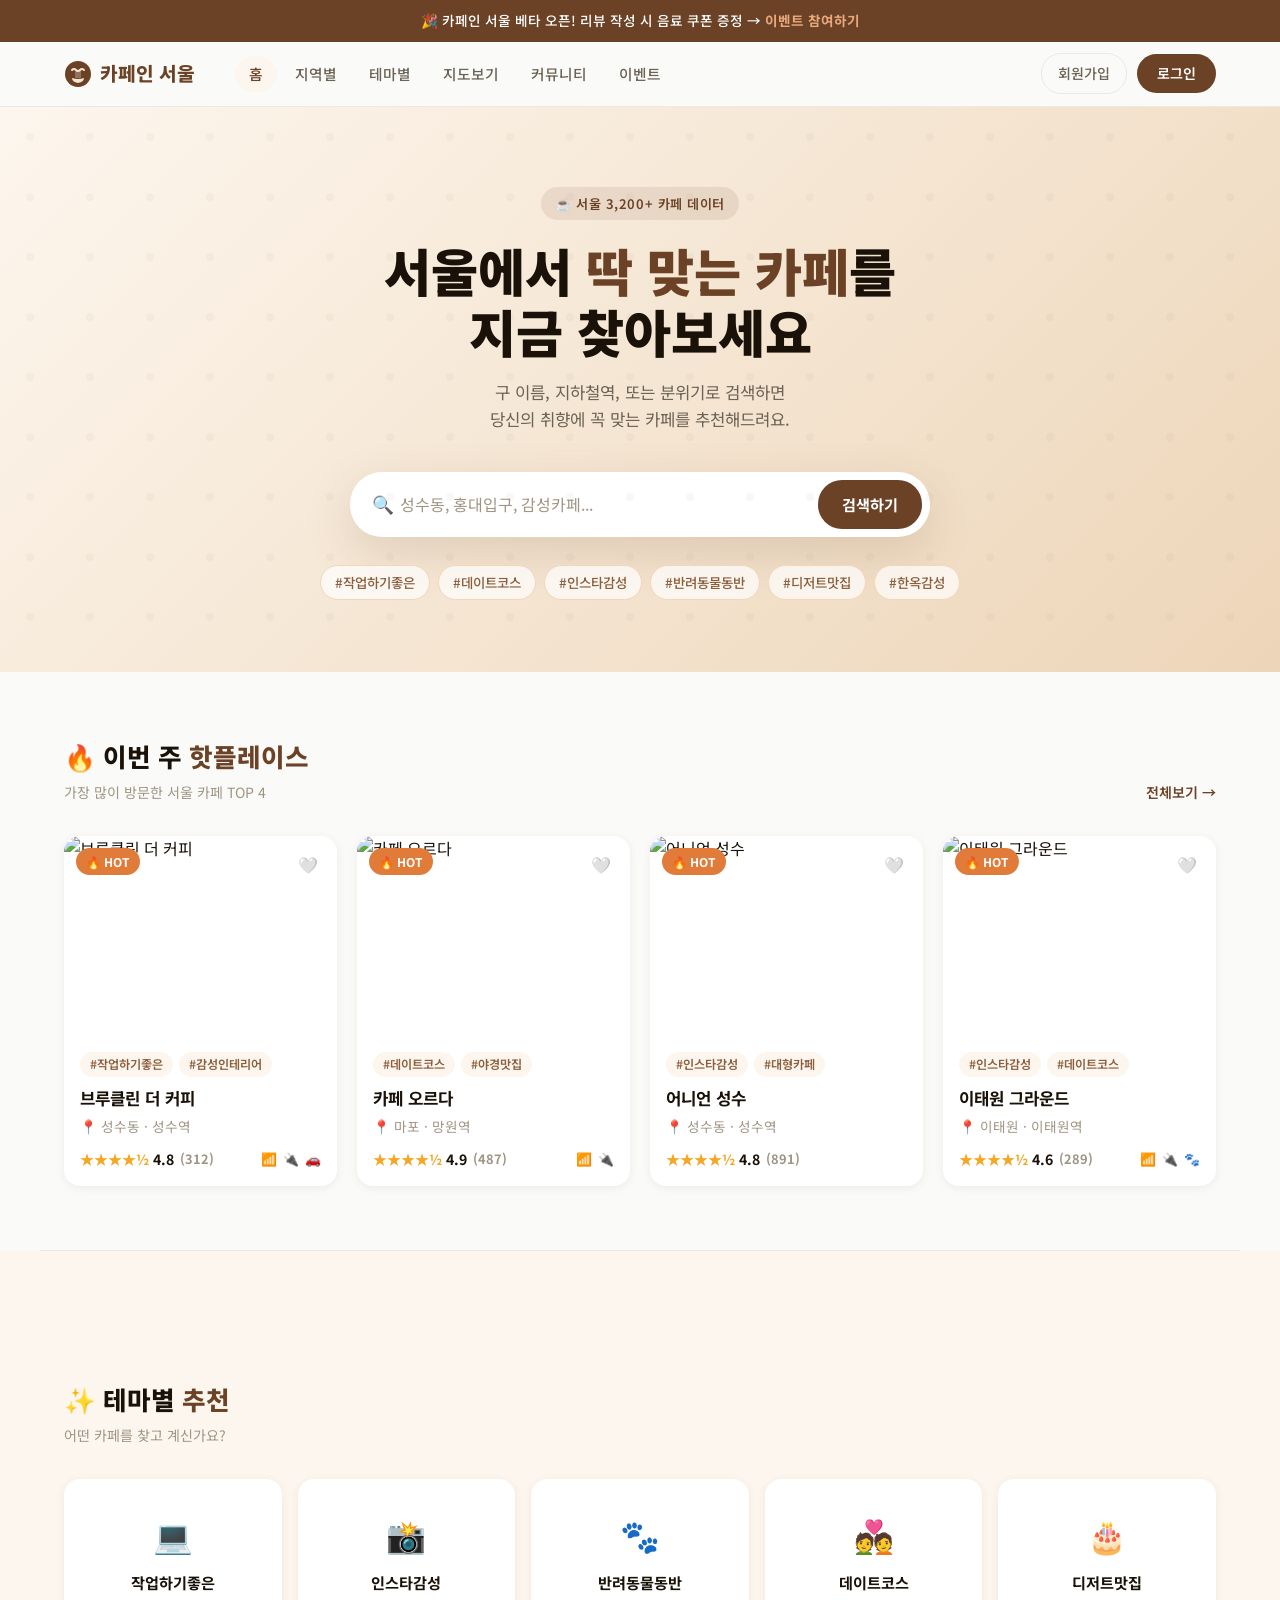
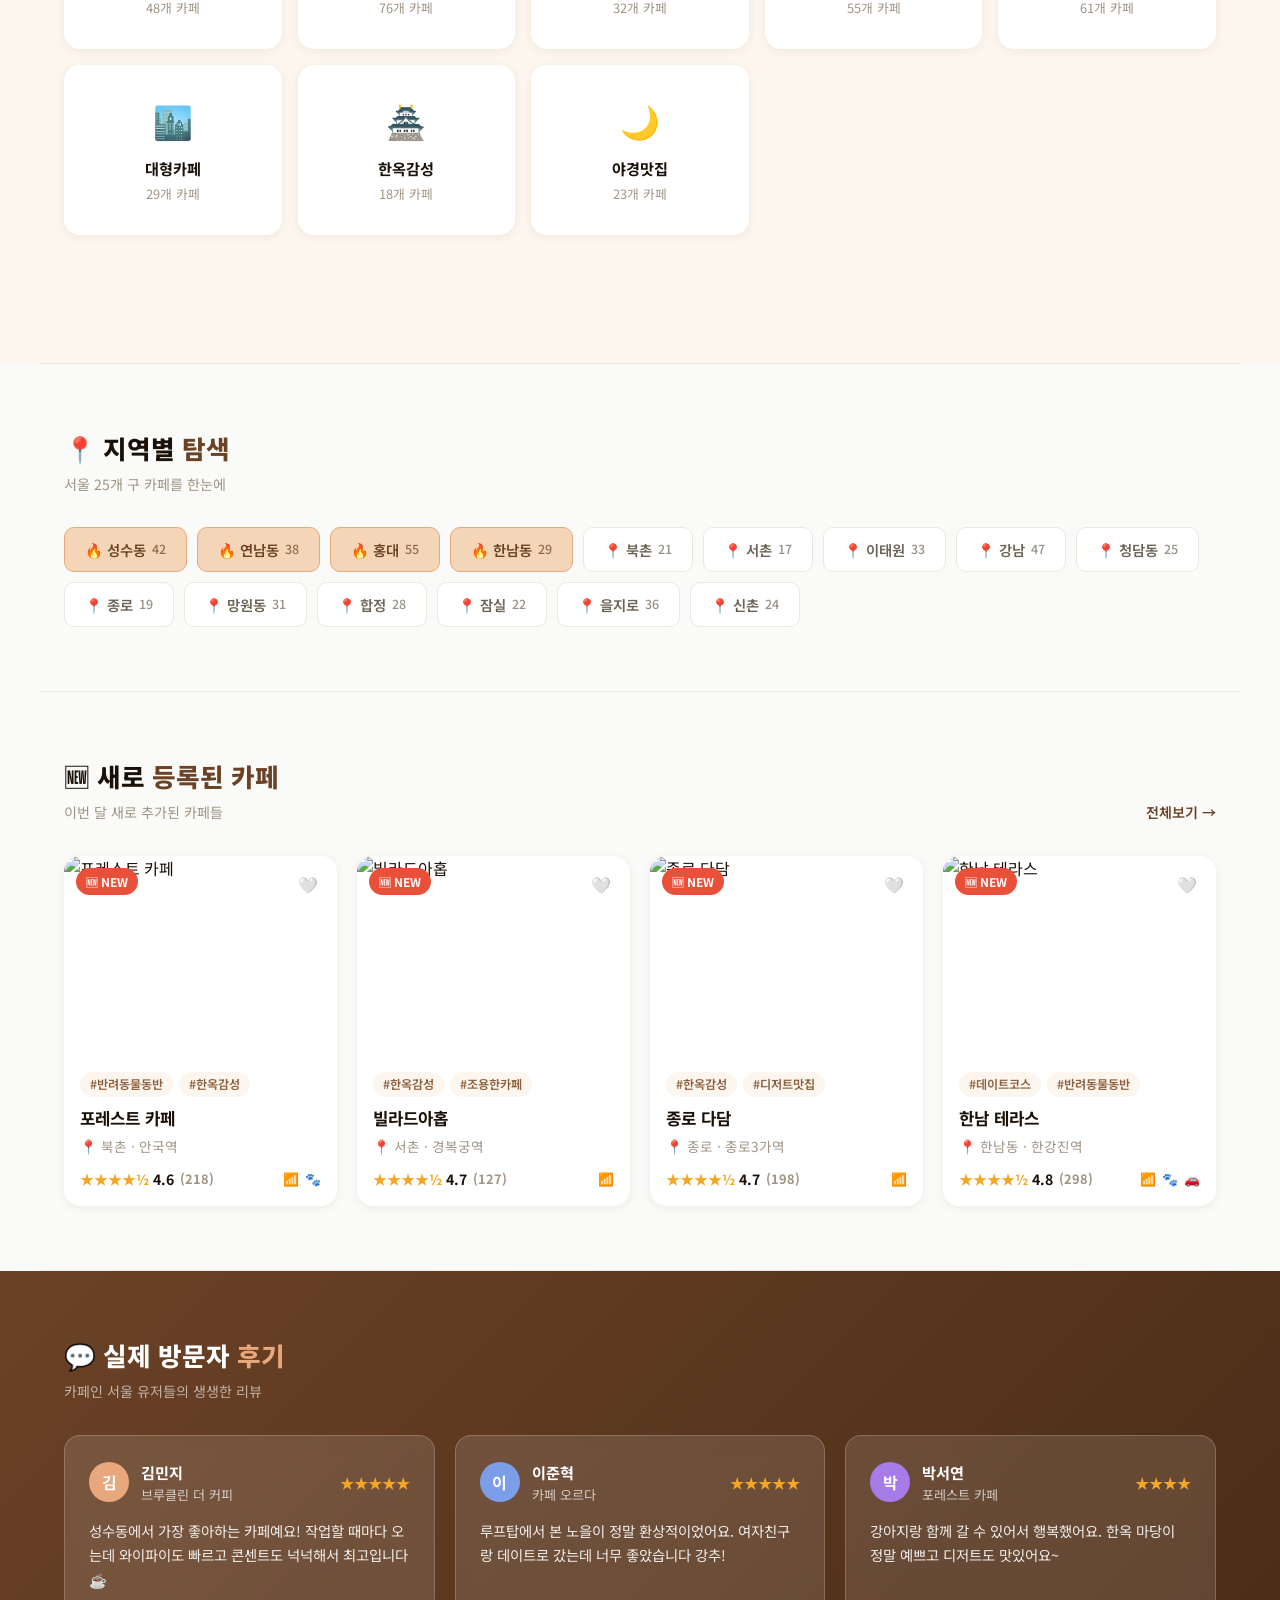
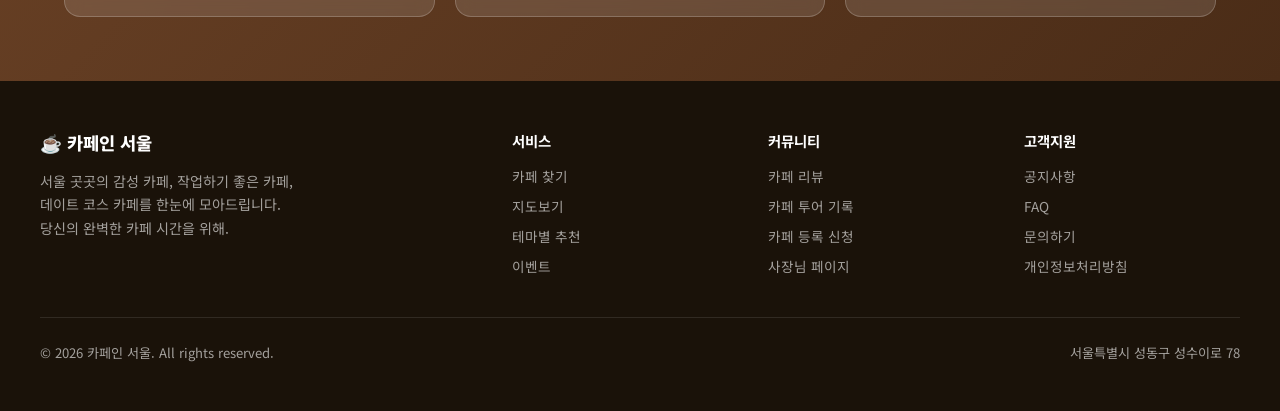
==== index.html @ 9ab73d07 "Initial commit: 카페인 서울 전체 파일" ====
<!DOCTYPE html>
<html lang="ko">
<head>
  <meta charset="UTF-8" />
  <meta name="viewport" content="width=device-width, initial-scale=1.0" />
  <title>카페인 서울 — 서울 카페 소개 플랫폼</title>
  <link rel="stylesheet" href="styles.css" />
  <link rel="preconnect" href="https://fonts.googleapis.com" />
  <link href="https://fonts.googleapis.com/css2?family=Noto+Sans+KR:wght@400;500;700;900&display=swap" rel="stylesheet" />
  <style>
    /* page-specific tweaks */
    .banner {
      background: var(--primary); color: #fff;
      text-align: center; padding: 10px 24px;
      font-size: .85rem; font-weight: 500;
    }
    .banner a { color: var(--accent); font-weight: 700; }
    .section-divider { height: 1px; background: var(--border); max-width: 1200px; margin: 0 auto; }
    .hotplace-wrap { max-width: 1200px; margin: 0 auto; padding: 64px 24px; }
    .scroll-row {
      display: grid;
      grid-template-columns: repeat(4, 1fr);
      gap: 20px;
    }
    @media(max-width:1024px){ .scroll-row { grid-template-columns: repeat(2,1fr); } }
    @media(max-width:600px){ .scroll-row { grid-template-columns: 1fr; } }
  </style>
</head>
<body>

<!-- 상단 배너 -->
<div class="banner">
  🎉 카페인 서울 베타 오픈! 리뷰 작성 시 음료 쿠폰 증정 →
  <a href="#">이벤트 참여하기</a>
</div>

<!-- GNB -->
<header class="gnb">
  <div class="gnb-inner">
    <a href="index.html" class="gnb-logo">
      <svg viewBox="0 0 28 28" fill="none" xmlns="http://www.w3.org/2000/svg">
        <circle cx="14" cy="14" r="13" fill="#6B4226"/>
        <path d="M8 10 Q10 8 12 10 Q14 12 16 10 Q18 8 20 10" stroke="#F5E6D3" stroke-width="2" fill="none" stroke-linecap="round"/>
        <path d="M8 18 Q14 20 20 18 Q20 22 14 23 Q8 22 8 18Z" fill="#F5E6D3"/>
        <rect x="11" y="10" width="6" height="8" rx="1" fill="#F5E6D3" opacity=".3"/>
      </svg>
      카페인 서울
    </a>
    <nav class="gnb-nav">
      <a href="index.html" class="active">홈</a>
      <a href="region.html">지역별</a>
      <a href="index.html#themeGrid">테마별</a>
      <a href="map.html">지도보기</a>
      <a href="community.html">커뮤니티</a>
      <a href="#">이벤트</a>
    </nav>
    <div class="gnb-actions">
      <button class="btn-ghost">회원가입</button>
      <button class="btn-login">로그인</button>
    </div>
  </div>
</header>

<!-- 히어로 섹션 -->
<section class="hero">
  <div class="hero-eyebrow">☕ 서울 3,200+ 카페 데이터</div>
  <h1>서울에서 <span>딱 맞는 카페</span>를<br/>지금 찾아보세요</h1>
  <p>구 이름, 지하철역, 또는 분위기로 검색하면<br/>당신의 취향에 꼭 맞는 카페를 추천해드려요.</p>
  <div class="search-box">
    <span style="font-size:1.1rem; margin-right:6px;">🔍</span>
    <input type="text" id="searchInput" placeholder="성수동, 홍대입구, 감성카페..." />
    <button class="btn-search" onclick="handleSearch()">
      검색하기
    </button>
  </div>
  <div class="hero-tags">
    <span class="hero-tag" onclick="filterByTag(this,'작업하기좋은')">#작업하기좋은</span>
    <span class="hero-tag" onclick="filterByTag(this,'데이트코스')">#데이트코스</span>
    <span class="hero-tag" onclick="filterByTag(this,'인스타감성')">#인스타감성</span>
    <span class="hero-tag" onclick="filterByTag(this,'반려동물동반')">#반려동물동반</span>
    <span class="hero-tag" onclick="filterByTag(this,'디저트맛집')">#디저트맛집</span>
    <span class="hero-tag" onclick="filterByTag(this,'한옥감성')">#한옥감성</span>
  </div>
</section>

<!-- 이번 주 핫플레이스 -->
<div class="hotplace-wrap">
  <div class="section-header">
    <div>
      <div class="section-title">🔥 이번 주 <span>핫플레이스</span></div>
      <div class="section-sub">가장 많이 방문한 서울 카페 TOP 4</div>
    </div>
    <a href="#" class="view-all">전체보기 →</a>
  </div>
  <div class="scroll-row" id="hotCafeGrid"></div>
</div>

<div class="section-divider"></div>

<!-- 테마별 추천 -->
<div class="theme-section">
  <div class="section" style="padding: 64px 24px;">
    <div class="section-header">
      <div>
        <div class="section-title">✨ 테마별 <span>추천</span></div>
        <div class="section-sub">어떤 카페를 찾고 계신가요?</div>
      </div>
    </div>
    <div class="theme-grid" id="themeGrid"></div>
  </div>
</div>

<!-- 테마 필터 결과 -->
<div class="section" id="themeResultSection" style="display:none;">
  <div class="section-header">
    <div>
      <div class="section-title" id="themeResultTitle"></div>
      <div class="section-sub" id="themeResultSub"></div>
    </div>
    <button class="view-all" onclick="clearThemeFilter()">전체 보기 ✕</button>
  </div>
  <div class="card-grid" id="themeResultGrid"></div>
</div>

<div class="section-divider"></div>

<!-- 지역별 탐색 -->
<div class="district-section">
  <div class="section-header">
    <div>
      <div class="section-title">📍 지역별 <span>탐색</span></div>
      <div class="section-sub">서울 25개 구 카페를 한눈에</div>
    </div>
  </div>
  <div class="district-chips" id="districtChips"></div>
</div>

<div class="section-divider"></div>

<!-- 신규 등록 카페 -->
<div class="section">
  <div class="section-header">
    <div>
      <div class="section-title">🆕 새로 <span>등록된 카페</span></div>
      <div class="section-sub">이번 달 새로 추가된 카페들</div>
    </div>
    <a href="#" class="view-all">전체보기 →</a>
  </div>
  <div class="card-grid" id="newCafeGrid"></div>
</div>

<div class="section-divider"></div>

<!-- 유저 리뷰 스트립 -->
<section class="review-strip">
  <div style="max-width:1200px; margin:0 auto; padding:0 24px;">
    <div class="section-header" style="margin-bottom:0;">
      <div>
        <div class="section-title">💬 실제 방문자 <span style="color:var(--accent)">후기</span></div>
        <div class="section-sub" style="color:rgba(255,255,255,.6);">카페인 서울 유저들의 생생한 리뷰</div>
      </div>
    </div>
    <div class="review-cards" id="reviewCards"></div>
  </div>
</section>

<!-- 푸터 -->
<footer>
  <div class="footer-inner">
    <div>
      <div class="footer-brand">☕ 카페인 서울</div>
      <p class="footer-desc">서울 곳곳의 감성 카페, 작업하기 좋은 카페,<br/>데이트 코스 카페를 한눈에 모아드립니다.<br/>당신의 완벽한 카페 시간을 위해.</p>
    </div>
    <div class="footer-col">
      <h4>서비스</h4>
      <a href="#">카페 찾기</a>
      <a href="#">지도보기</a>
      <a href="#">테마별 추천</a>
      <a href="#">이벤트</a>
    </div>
    <div class="footer-col">
      <h4>커뮤니티</h4>
      <a href="#">카페 리뷰</a>
      <a href="#">카페 투어 기록</a>
      <a href="#">카페 등록 신청</a>
      <a href="#">사장님 페이지</a>
    </div>
    <div class="footer-col">
      <h4>고객지원</h4>
      <a href="#">공지사항</a>
      <a href="#">FAQ</a>
      <a href="#">문의하기</a>
      <a href="#">개인정보처리방침</a>
    </div>
  </div>
  <div class="footer-bottom">
    <span>© 2026 카페인 서울. All rights reserved.</span>
    <span>서울특별시 성동구 성수이로 78</span>
  </div>
</footer>

<script src="data.js"></script>
<script>
/* ─── Render Functions ──────────────────────── */
function renderStars(rating) {
  const full = Math.floor(rating);
  const half = rating % 1 >= 0.5 ? 1 : 0;
  return '★'.repeat(full) + (half ? '½' : '') + '☆'.repeat(5 - full - half);
}

function cafeCardHTML(cafe) {
  const badgeHTML = cafe.badge
    ? `<div class="card-badge ${cafe.badge}">${cafe.badge === 'hot' ? '🔥 HOT' : '🆕 NEW'}</div>`
    : '';
  const tagsHTML = cafe.tags.slice(0, 2)
    .map(t => `<span class="tag-pill">#${t}</span>`).join('');
  return `
    <div class="cafe-card" onclick="location.href='cafe-detail.html?id=${cafe.id}'">
      <div class="card-img">
        <img src="${cafe.images[0]}" alt="${cafe.name}" loading="lazy" />
        ${badgeHTML}
        <button class="card-save" title="저장" onclick="event.stopPropagation(); this.textContent = this.textContent==='🤍'?'❤️':'🤍'">🤍</button>
      </div>
      <div class="card-body">
        <div class="card-tags">${tagsHTML}</div>
        <div class="card-name">${cafe.name}</div>
        <div class="card-location">📍 ${cafe.district} · ${cafe.station}역</div>
        <div class="card-meta">
          <div class="card-rating">
            <span class="stars">${renderStars(cafe.rating)}</span>
            ${cafe.rating}
            <span class="card-review-count">(${cafe.reviewCount})</span>
          </div>
          <div style="display:flex;gap:6px;font-size:.8rem;">
            ${cafe.wifi ? '<span title="와이파이">📶</span>' : ''}
            ${cafe.outlet ? '<span title="콘센트">🔌</span>' : ''}
            ${cafe.pet ? '<span title="반려동물">🐾</span>' : ''}
            ${cafe.parking ? '<span title="주차">🚗</span>' : ''}
          </div>
        </div>
      </div>
    </div>`;
}

/* ─── Hot Cafes ─────────────────────────────── */
function renderHotCafes() {
  const hot = CAFES.filter(c => c.badge === 'hot').slice(0, 4);
  document.getElementById('hotCafeGrid').innerHTML = hot.map(cafeCardHTML).join('');
}

/* ─── New Cafes ─────────────────────────────── */
function renderNewCafes() {
  const newCafes = CAFES.filter(c => c.badge === 'new').concat(
    CAFES.filter(c => !c.badge)
  ).slice(0, 4);
  document.getElementById('newCafeGrid').innerHTML = newCafes.map(cafeCardHTML).join('');
}

/* ─── Themes ─────────────────────────────────── */
function renderThemes() {
  document.getElementById('themeGrid').innerHTML = THEMES.map(t => `
    <div class="theme-card" onclick="filterByTag(null,'${t.key}',this)">
      <div class="theme-icon">${t.icon}</div>
      <div class="theme-name">${t.name}</div>
      <div class="theme-count">${t.count}개 카페</div>
    </div>`).join('');
}

/* ─── Districts ──────────────────────────────── */
function renderDistricts() {
  document.getElementById('districtChips').innerHTML = DISTRICTS.map(d => `
    <div class="district-chip ${d.popular ? 'popular' : ''}"
         onclick="filterByDistrict('${d.name}')">
      ${d.popular ? '🔥 ' : '📍 '}${d.name}
      <span class="count">${d.count}</span>
    </div>`).join('');
}

/* ─── Reviews ────────────────────────────────── */
function renderReviews() {
  document.getElementById('reviewCards').innerHTML = REVIEWS.map(r => `
    <div class="review-card">
      <div class="review-card-header">
        <div class="reviewer-avatar" style="background:${r.color}">${r.initial}</div>
        <div>
          <div class="reviewer-name">${r.user}</div>
          <div class="reviewer-cafe">${r.cafe}</div>
        </div>
        <div class="review-stars" style="margin-left:auto">${'★'.repeat(r.rating)}</div>
      </div>
      <div class="review-text">${r.text}</div>
    </div>`).join('');
}

/* ─── Search ─────────────────────────────────── */
function handleSearch() {
  const q = document.getElementById('searchInput').value.trim().toLowerCase();
  if (!q) return;
  const results = CAFES.filter(c =>
    c.name.includes(q) || c.district.includes(q) ||
    c.station.includes(q) || c.tags.some(t => t.includes(q)) ||
    c.address.includes(q)
  );
  showThemeResults(`"${q}" 검색 결과`, `${results.length}개 카페를 찾았어요`, results);
}

document.getElementById('searchInput').addEventListener('keydown', e => {
  if (e.key === 'Enter') handleSearch();
});

/* ─── Tag Filter ─────────────────────────────── */
function filterByTag(el, tag, themeEl) {
  document.querySelectorAll('.hero-tag').forEach(t => t.classList.remove('active'));
  if (el) el.classList.add('active');
  document.querySelectorAll('.theme-card').forEach(t => t.classList.remove('active'));
  if (themeEl) themeEl.classList.add('active');

  const results = CAFES.filter(c => c.tags.includes(tag));
  const theme = THEMES.find(t => t.key === tag);
  const icon = theme ? theme.icon + ' ' : '';
  showThemeResults(`${icon}${tag} 카페`, `${results.length}개 카페 · 서울 전역`, results);
}

function filterByDistrict(district) {
  const results = CAFES.filter(c => c.district.includes(district) || c.address.includes(district));
  showThemeResults(`📍 ${district} 카페`, `${results.length}개 카페 발견`, results);
}

function showThemeResults(title, sub, results) {
  const sec = document.getElementById('themeResultSection');
  document.getElementById('themeResultTitle').innerHTML = title;
  document.getElementById('themeResultSub').textContent = sub;
  document.getElementById('themeResultGrid').innerHTML =
    results.length
      ? results.map(cafeCardHTML).join('')
      : '<p style="color:var(--text-muted);padding:24px 0;">결과가 없습니다.</p>';
  sec.style.display = 'block';
  sec.scrollIntoView({ behavior: 'smooth', block: 'start' });
}

function clearThemeFilter() {
  document.getElementById('themeResultSection').style.display = 'none';
  document.querySelectorAll('.hero-tag,.theme-card').forEach(el => el.classList.remove('active'));
}

/* ─── Init ───────────────────────────────────── */
renderHotCafes();
renderNewCafes();
renderThemes();
renderDistricts();
renderReviews();
</script>
</body>
</html>
---- styles.css ----
/* ─── Design Tokens ─────────────────────────────── */
:root {
  --primary:   #6B4226;
  --primary-light: #8B5E3C;
  --accent:    #E8A87C;
  --accent-soft: #F5D5B8;
  --bg:        #FAFAF8;
  --bg-card:   #FFFFFF;
  --bg-warm:   #FDF6EE;
  --text-main: #1A1209;
  --text-sub:  #6B6355;
  --text-muted:#A09585;
  --border:    #EDE8E0;
  --shadow-sm: 0 2px 8px rgba(107,66,38,.08);
  --shadow-md: 0 6px 24px rgba(107,66,38,.13);
  --shadow-lg: 0 16px 48px rgba(107,66,38,.16);
  --radius-sm: 10px;
  --radius-md: 16px;
  --radius-lg: 24px;
  --radius-xl: 32px;
}

/* ─── Reset & Base ──────────────────────────────── */
*, *::before, *::after { box-sizing: border-box; margin: 0; padding: 0; }
html { scroll-behavior: smooth; }
body {
  font-family: 'Pretendard', 'Noto Sans KR', 'Apple SD Gothic Neo', sans-serif;
  background: var(--bg);
  color: var(--text-main);
  line-height: 1.6;
  -webkit-font-smoothing: antialiased;
}
a { text-decoration: none; color: inherit; }
img { display: block; width: 100%; object-fit: cover; }
button { cursor: pointer; border: none; background: none; font: inherit; }
input, textarea { font: inherit; }

/* ─── GNB ────────────────────────────────────────── */
.gnb {
  position: sticky; top: 0; z-index: 100;
  background: rgba(250,250,248,.92);
  backdrop-filter: blur(14px);
  border-bottom: 1px solid var(--border);
}
.gnb-inner {
  max-width: 1200px; margin: 0 auto;
  display: flex; align-items: center; gap: 40px;
  padding: 0 24px; height: 64px;
}
.gnb-logo {
  display: flex; align-items: center; gap: 8px;
  font-weight: 800; font-size: 1.2rem; color: var(--primary);
  white-space: nowrap;
}
.gnb-logo svg { width: 28px; height: 28px; }
.gnb-nav {
  display: flex; align-items: center; gap: 4px; flex: 1;
}
.gnb-nav a {
  padding: 6px 14px; border-radius: 20px;
  font-size: .92rem; font-weight: 500; color: var(--text-sub);
  transition: all .2s;
}
.gnb-nav a:hover, .gnb-nav a.active {
  background: var(--bg-warm); color: var(--primary);
}
.gnb-actions { display: flex; align-items: center; gap: 10px; margin-left: auto; }
.btn-login {
  padding: 8px 20px; border-radius: 20px;
  background: var(--primary); color: #fff;
  font-size: .88rem; font-weight: 600;
  transition: background .2s;
}
.btn-login:hover { background: var(--primary-light); }
.btn-ghost {
  padding: 8px 16px; border-radius: 20px;
  border: 1.5px solid var(--border); color: var(--text-sub);
  font-size: .88rem; font-weight: 500;
  transition: all .2s;
}
.btn-ghost:hover { border-color: var(--primary); color: var(--primary); }

/* ─── Hero ───────────────────────────────────────── */
.hero {
  background: linear-gradient(135deg, #FDF6EE 0%, #F5E6D3 50%, #EDD5B8 100%);
  padding: 80px 24px 72px;
  text-align: center;
  position: relative;
  overflow: hidden;
}
.hero::before {
  content: '';
  position: absolute; inset: 0;
  background: url("data:image/svg+xml,%3Csvg width='60' height='60' viewBox='0 0 60 60' xmlns='http://www.w3.org/2000/svg'%3E%3Cg fill='none' fill-rule='evenodd'%3E%3Cg fill='%236B4226' fill-opacity='0.04'%3E%3Ccircle cx='30' cy='30' r='4'/%3E%3C/g%3E%3C/g%3E%3C/svg%3E");
  pointer-events: none;
}
.hero-eyebrow {
  display: inline-flex; align-items: center; gap: 6px;
  background: rgba(107,66,38,.1); color: var(--primary);
  padding: 6px 14px; border-radius: 20px;
  font-size: .82rem; font-weight: 600; letter-spacing: .04em;
  margin-bottom: 20px;
}
.hero h1 {
  font-size: clamp(2rem, 5vw, 3.2rem);
  font-weight: 900; line-height: 1.2;
  color: var(--text-main); margin-bottom: 16px;
}
.hero h1 span { color: var(--primary); }
.hero p {
  font-size: 1.05rem; color: var(--text-sub);
  max-width: 480px; margin: 0 auto 40px;
}
.search-box {
  display: flex; align-items: center;
  background: #fff; border-radius: var(--radius-xl);
  box-shadow: var(--shadow-lg);
  max-width: 580px; margin: 0 auto 28px;
  padding: 6px 6px 6px 20px;
  border: 2px solid transparent;
  transition: border-color .2s;
}
.search-box:focus-within { border-color: var(--accent); }
.search-box input {
  flex: 1; border: none; outline: none;
  font-size: 1rem; background: transparent;
  color: var(--text-main);
}
.search-box input::placeholder { color: var(--text-muted); }
.btn-search {
  background: var(--primary); color: #fff;
  padding: 12px 24px; border-radius: var(--radius-lg);
  font-size: .95rem; font-weight: 700;
  display: flex; align-items: center; gap: 6px;
  transition: background .2s;
}
.btn-search:hover { background: var(--primary-light); }
.hero-tags {
  display: flex; flex-wrap: wrap; justify-content: center;
  gap: 8px;
}
.hero-tag {
  background: rgba(255,255,255,.7); border: 1.5px solid var(--accent-soft);
  color: var(--primary-light); padding: 6px 14px; border-radius: 20px;
  font-size: .84rem; font-weight: 500; cursor: pointer;
  transition: all .2s;
}
.hero-tag:hover { background: var(--accent); color: #fff; border-color: var(--accent); }

/* ─── Section Commons ────────────────────────────── */
.section { padding: 64px 24px; max-width: 1200px; margin: 0 auto; }
.section-header {
  display: flex; align-items: flex-end; justify-content: space-between;
  margin-bottom: 32px;
}
.section-title {
  font-size: 1.6rem; font-weight: 800; color: var(--text-main);
}
.section-title span { color: var(--primary); }
.section-sub {
  font-size: .88rem; color: var(--text-muted); margin-top: 4px;
}
.view-all {
  font-size: .88rem; font-weight: 600; color: var(--primary);
  display: flex; align-items: center; gap: 4px;
  white-space: nowrap;
}
.view-all:hover { text-decoration: underline; }

/* ─── Card Grid ──────────────────────────────────── */
.card-grid {
  display: grid;
  grid-template-columns: repeat(auto-fill, minmax(260px, 1fr));
  gap: 20px;
}
.cafe-card {
  background: var(--bg-card); border-radius: var(--radius-md);
  overflow: hidden; box-shadow: var(--shadow-sm);
  transition: transform .25s, box-shadow .25s;
  cursor: pointer;
}
.cafe-card:hover { transform: translateY(-5px); box-shadow: var(--shadow-md); }
.card-img {
  height: 200px; position: relative; overflow: hidden;
}
.card-img img { height: 100%; transition: transform .4s; }
.cafe-card:hover .card-img img { transform: scale(1.05); }
.card-badge {
  position: absolute; top: 12px; left: 12px;
  background: var(--primary); color: #fff;
  padding: 4px 10px; border-radius: 20px;
  font-size: .75rem; font-weight: 700;
}
.card-badge.new { background: #E8503A; }
.card-badge.hot { background: #E07B3A; }
.card-save {
  position: absolute; top: 12px; right: 12px;
  background: rgba(255,255,255,.85); backdrop-filter: blur(4px);
  width: 34px; height: 34px; border-radius: 50%;
  display: flex; align-items: center; justify-content: center;
  font-size: 1rem; transition: all .2s;
}
.card-save:hover { background: #fff; transform: scale(1.1); }
.card-body { padding: 16px; }
.card-tags { display: flex; gap: 6px; flex-wrap: wrap; margin-bottom: 8px; }
.tag-pill {
  background: var(--bg-warm); color: var(--primary-light);
  padding: 3px 10px; border-radius: 20px;
  font-size: .76rem; font-weight: 600;
}
.card-name { font-size: 1.05rem; font-weight: 700; margin-bottom: 4px; }
.card-location {
  font-size: .85rem; color: var(--text-muted);
  display: flex; align-items: center; gap: 4px; margin-bottom: 10px;
}
.card-meta {
  display: flex; align-items: center; justify-content: space-between;
}
.card-rating {
  display: flex; align-items: center; gap: 4px;
  font-size: .88rem; font-weight: 700; color: var(--text-main);
}
.card-rating .stars { color: #F5A623; }
.card-review-count { font-size: .8rem; color: var(--text-muted); margin-left: 2px; }

/* ─── Theme Section ──────────────────────────────── */
.theme-section { background: var(--bg-warm); padding: 64px 0; }
.theme-section .section { padding-top: 0; padding-bottom: 0; }
.theme-grid {
  display: grid;
  grid-template-columns: repeat(auto-fill, minmax(180px, 1fr));
  gap: 16px;
}
.theme-card {
  background: #fff; border-radius: var(--radius-md);
  padding: 28px 20px; text-align: center;
  box-shadow: var(--shadow-sm); cursor: pointer;
  border: 2px solid transparent;
  transition: all .2s;
}
.theme-card:hover {
  border-color: var(--accent); transform: translateY(-3px);
  box-shadow: var(--shadow-md);
}
.theme-card.active { border-color: var(--primary); background: var(--bg-warm); }
.theme-icon { font-size: 2rem; margin-bottom: 10px; }
.theme-name { font-size: .95rem; font-weight: 700; color: var(--text-main); }
.theme-count { font-size: .8rem; color: var(--text-muted); margin-top: 4px; }

/* ─── District Map ───────────────────────────────── */
.district-section { padding: 64px 24px; max-width: 1200px; margin: 0 auto; }
.district-chips {
  display: flex; flex-wrap: wrap; gap: 10px; margin-top: 24px;
}
.district-chip {
  padding: 10px 20px; border-radius: var(--radius-sm);
  border: 1.5px solid var(--border); background: #fff;
  font-size: .9rem; font-weight: 600; color: var(--text-sub);
  cursor: pointer; transition: all .2s;
  display: flex; align-items: center; gap: 6px;
}
.district-chip:hover { border-color: var(--primary); color: var(--primary); background: var(--bg-warm); }
.district-chip.popular { border-color: var(--accent); background: var(--accent-soft); color: var(--primary); }
.district-chip .count { font-size: .78rem; font-weight: 500; opacity: .7; }

/* ─── Review Strip ───────────────────────────────── */
.review-strip {
  background: linear-gradient(135deg, var(--primary) 0%, #4A2C17 100%);
  padding: 64px 24px; color: #fff;
}
.review-strip .section-title { color: #fff; }
.review-strip .section-sub { color: rgba(255,255,255,.7); }
.review-cards {
  display: grid;
  grid-template-columns: repeat(auto-fill, minmax(300px, 1fr));
  gap: 20px; margin-top: 32px;
}
.review-card {
  background: rgba(255,255,255,.12); backdrop-filter: blur(8px);
  border: 1px solid rgba(255,255,255,.2);
  border-radius: var(--radius-md); padding: 24px;
}
.review-card-header {
  display: flex; align-items: center; gap: 12px; margin-bottom: 14px;
}
.reviewer-avatar {
  width: 40px; height: 40px; border-radius: 50%;
  background: var(--accent); display: flex; align-items: center;
  justify-content: center; font-weight: 700; font-size: 1rem; color: #fff;
  flex-shrink: 0;
}
.reviewer-name { font-weight: 700; font-size: .95rem; }
.reviewer-cafe { font-size: .82rem; opacity: .7; }
.review-stars { color: #F5A623; font-size: .9rem; }
.review-text { font-size: .9rem; line-height: 1.7; opacity: .9; }

/* ─── Footer ─────────────────────────────────────── */
footer {
  background: #1A1209; color: rgba(255,255,255,.6);
  padding: 48px 24px;
}
.footer-inner {
  max-width: 1200px; margin: 0 auto;
  display: grid; grid-template-columns: 2fr 1fr 1fr 1fr; gap: 40px;
}
.footer-brand { color: #fff; font-weight: 800; font-size: 1.1rem; margin-bottom: 12px; }
.footer-desc { font-size: .88rem; line-height: 1.7; }
.footer-col h4 { color: #fff; font-size: .9rem; font-weight: 700; margin-bottom: 14px; }
.footer-col a { display: block; font-size: .85rem; margin-bottom: 8px; transition: color .2s; }
.footer-col a:hover { color: var(--accent); }
.footer-bottom {
  max-width: 1200px; margin: 32px auto 0;
  border-top: 1px solid rgba(255,255,255,.1);
  padding-top: 24px; font-size: .82rem;
  display: flex; justify-content: space-between; align-items: center;
}

/* ─── Detail Page ─────────────────────────────────── */
.detail-hero {
  position: relative; height: 420px; background: #222; overflow: hidden;
}
.slider-wrapper { display: flex; height: 100%; transition: transform .5s ease; }
.slider-img { min-width: 100%; height: 100%; object-fit: cover; }
.slider-btn {
  position: absolute; top: 50%; transform: translateY(-50%);
  width: 44px; height: 44px; border-radius: 50%;
  background: rgba(255,255,255,.85); backdrop-filter: blur(4px);
  display: flex; align-items: center; justify-content: center;
  font-size: 1.1rem; z-index: 10; transition: all .2s;
}
.slider-btn:hover { background: #fff; transform: translateY(-50%) scale(1.08); }
.slider-prev { left: 16px; }
.slider-next { right: 16px; }
.slider-dots {
  position: absolute; bottom: 16px; left: 50%; transform: translateX(-50%);
  display: flex; gap: 6px;
}
.slider-dot {
  width: 8px; height: 8px; border-radius: 50%;
  background: rgba(255,255,255,.5); transition: all .2s;
}
.slider-dot.active { background: #fff; width: 24px; border-radius: 4px; }
.detail-layout {
  max-width: 1200px; margin: 0 auto; padding: 40px 24px;
  display: grid; grid-template-columns: 1fr 380px; gap: 40px;
}
.detail-left {}
.detail-name { font-size: 2rem; font-weight: 900; margin-bottom: 8px; }
.detail-rating-row {
  display: flex; align-items: center; gap: 12px; margin-bottom: 16px;
}
.detail-stars { color: #F5A623; font-size: 1.1rem; }
.detail-score { font-size: 1.3rem; font-weight: 800; }
.detail-reviews-count { color: var(--text-muted); font-size: .9rem; }
.detail-tags { display: flex; gap: 8px; flex-wrap: wrap; margin-bottom: 24px; }
.detail-tag {
  background: var(--bg-warm); border: 1.5px solid var(--accent-soft);
  color: var(--primary); padding: 6px 14px; border-radius: 20px;
  font-size: .85rem; font-weight: 600;
}
.detail-info-grid {
  display: grid; grid-template-columns: 1fr 1fr; gap: 12px; margin-bottom: 32px;
}
.info-item {
  display: flex; align-items: flex-start; gap: 10px;
  padding: 14px; background: var(--bg-warm);
  border-radius: var(--radius-sm);
}
.info-icon { font-size: 1.1rem; margin-top: 1px; flex-shrink: 0; }
.info-label { font-size: .78rem; color: var(--text-muted); }
.info-value { font-size: .9rem; font-weight: 600; }
.detail-right {}
.map-box {
  background: #E8E0D5;
  border-radius: var(--radius-md); height: 280px;
  display: flex; align-items: center; justify-content: center;
  flex-direction: column; gap: 10px;
  color: var(--text-muted); font-size: .95rem;
  border: 2px dashed var(--border);
  margin-bottom: 16px;
  position: relative; overflow: hidden;
}
.map-placeholder-icon { font-size: 2.4rem; }
.map-open-btn {
  background: var(--primary); color: #fff;
  padding: 10px 20px; border-radius: var(--radius-sm);
  font-size: .88rem; font-weight: 700; margin-top: 6px;
}
.action-btns {
  display: grid; grid-template-columns: 1fr 1fr; gap: 10px;
}
.action-btn {
  padding: 12px; border-radius: var(--radius-sm);
  font-size: .9rem; font-weight: 700; text-align: center;
  display: flex; align-items: center; justify-content: center; gap: 6px;
  transition: all .2s;
}
.action-btn.primary { background: var(--primary); color: #fff; }
.action-btn.primary:hover { background: var(--primary-light); }
.action-btn.outline { border: 2px solid var(--border); color: var(--text-sub); }
.action-btn.outline:hover { border-color: var(--primary); color: var(--primary); }

/* ─── Reviews Section ─────────────────────────────── */
.reviews-section { max-width: 1200px; margin: 0 auto; padding: 0 24px 64px; }
.reviews-summary {
  display: flex; gap: 40px; align-items: center;
  background: var(--bg-warm); border-radius: var(--radius-md);
  padding: 32px; margin-bottom: 32px;
}
.big-score { font-size: 4rem; font-weight: 900; color: var(--primary); line-height: 1; }
.score-stars { font-size: 1.4rem; color: #F5A623; margin: 4px 0; }
.score-count { font-size: .88rem; color: var(--text-muted); }
.score-bars { flex: 1; }
.score-bar-row {
  display: flex; align-items: center; gap: 10px; margin-bottom: 8px;
}
.score-bar-label { font-size: .82rem; color: var(--text-sub); width: 30px; text-align: right; }
.score-bar-track {
  flex: 1; height: 8px; background: var(--border); border-radius: 4px; overflow: hidden;
}
.score-bar-fill { height: 100%; background: var(--accent); border-radius: 4px; }
.score-bar-num { font-size: .8rem; color: var(--text-muted); width: 30px; }
.review-list { display: flex; flex-direction: column; gap: 20px; margin-bottom: 40px; }
.review-item {
  background: #fff; border: 1.5px solid var(--border);
  border-radius: var(--radius-md); padding: 24px;
}
.review-item-header {
  display: flex; align-items: flex-start; justify-content: space-between; margin-bottom: 12px;
}
.reviewer-info { display: flex; align-items: center; gap: 12px; }
.avatar {
  width: 42px; height: 42px; border-radius: 50%;
  display: flex; align-items: center; justify-content: center;
  font-weight: 700; font-size: .95rem; color: #fff; flex-shrink: 0;
}
.review-meta-name { font-weight: 700; font-size: .95rem; }
.review-meta-date { font-size: .8rem; color: var(--text-muted); }
.review-item-stars { color: #F5A623; }
.review-item-text { font-size: .92rem; line-height: 1.75; color: var(--text-sub); margin-bottom: 12px; }
.review-item-imgs { display: flex; gap: 8px; }
.review-img {
  width: 80px; height: 80px; border-radius: var(--radius-sm);
  object-fit: cover;
}
.write-review {
  background: var(--bg-warm); border-radius: var(--radius-md); padding: 28px;
}
.write-review h3 { font-size: 1.1rem; font-weight: 800; margin-bottom: 20px; }
.star-picker { display: flex; gap: 8px; margin-bottom: 16px; }
.star-pick { font-size: 1.6rem; cursor: pointer; transition: transform .15s; color: var(--border); }
.star-pick.active { color: #F5A623; }
.star-pick:hover { transform: scale(1.2); }
.review-textarea {
  width: 100%; height: 100px; padding: 14px;
  border: 1.5px solid var(--border); border-radius: var(--radius-sm);
  resize: none; outline: none; margin-bottom: 12px;
  transition: border-color .2s;
}
.review-textarea:focus { border-color: var(--primary); }
.review-submit {
  background: var(--primary); color: #fff;
  padding: 12px 28px; border-radius: var(--radius-sm);
  font-size: .95rem; font-weight: 700; transition: background .2s;
}
.review-submit:hover { background: var(--primary-light); }

/* ─── Responsive ─────────────────────────────────── */
@media (max-width: 768px) {
  .gnb-nav { display: none; }
  .detail-layout { grid-template-columns: 1fr; }
  .footer-inner { grid-template-columns: 1fr 1fr; }
  .reviews-summary { flex-direction: column; }
  .detail-info-grid { grid-template-columns: 1fr; }
}
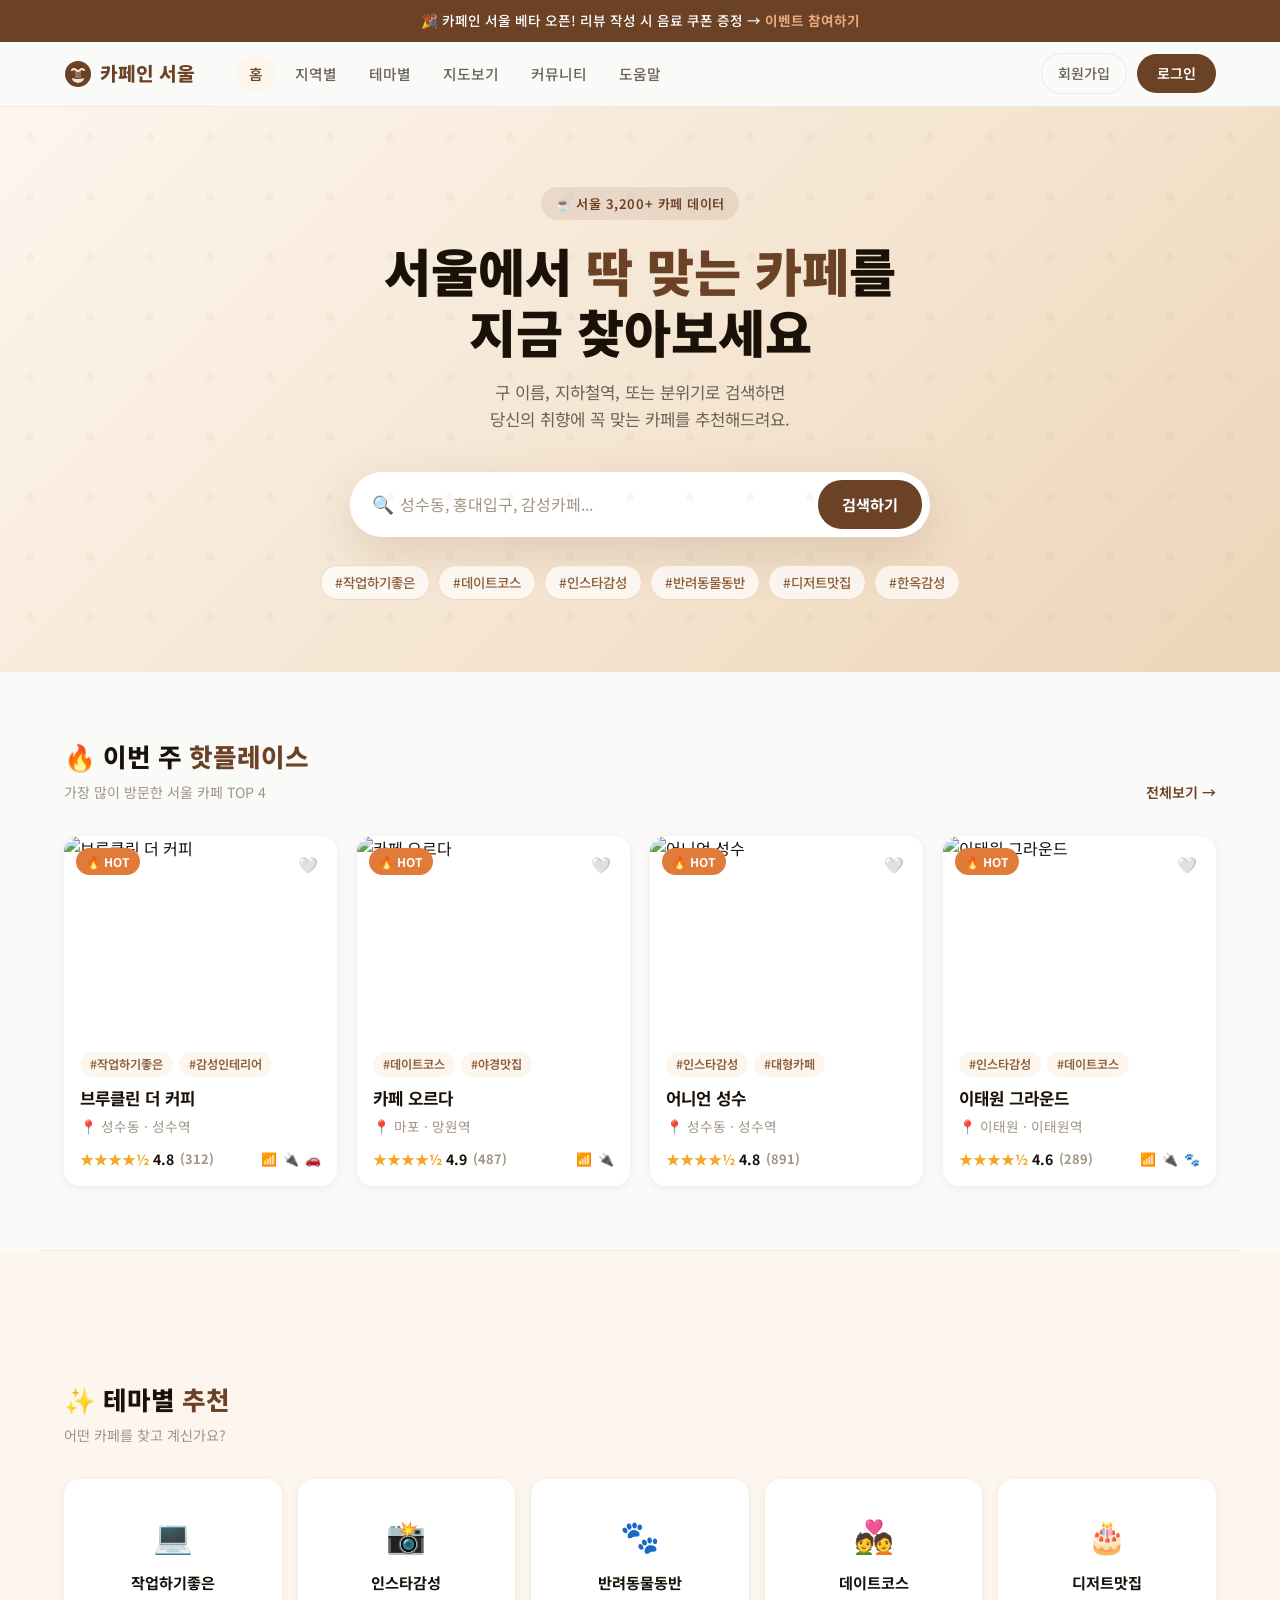
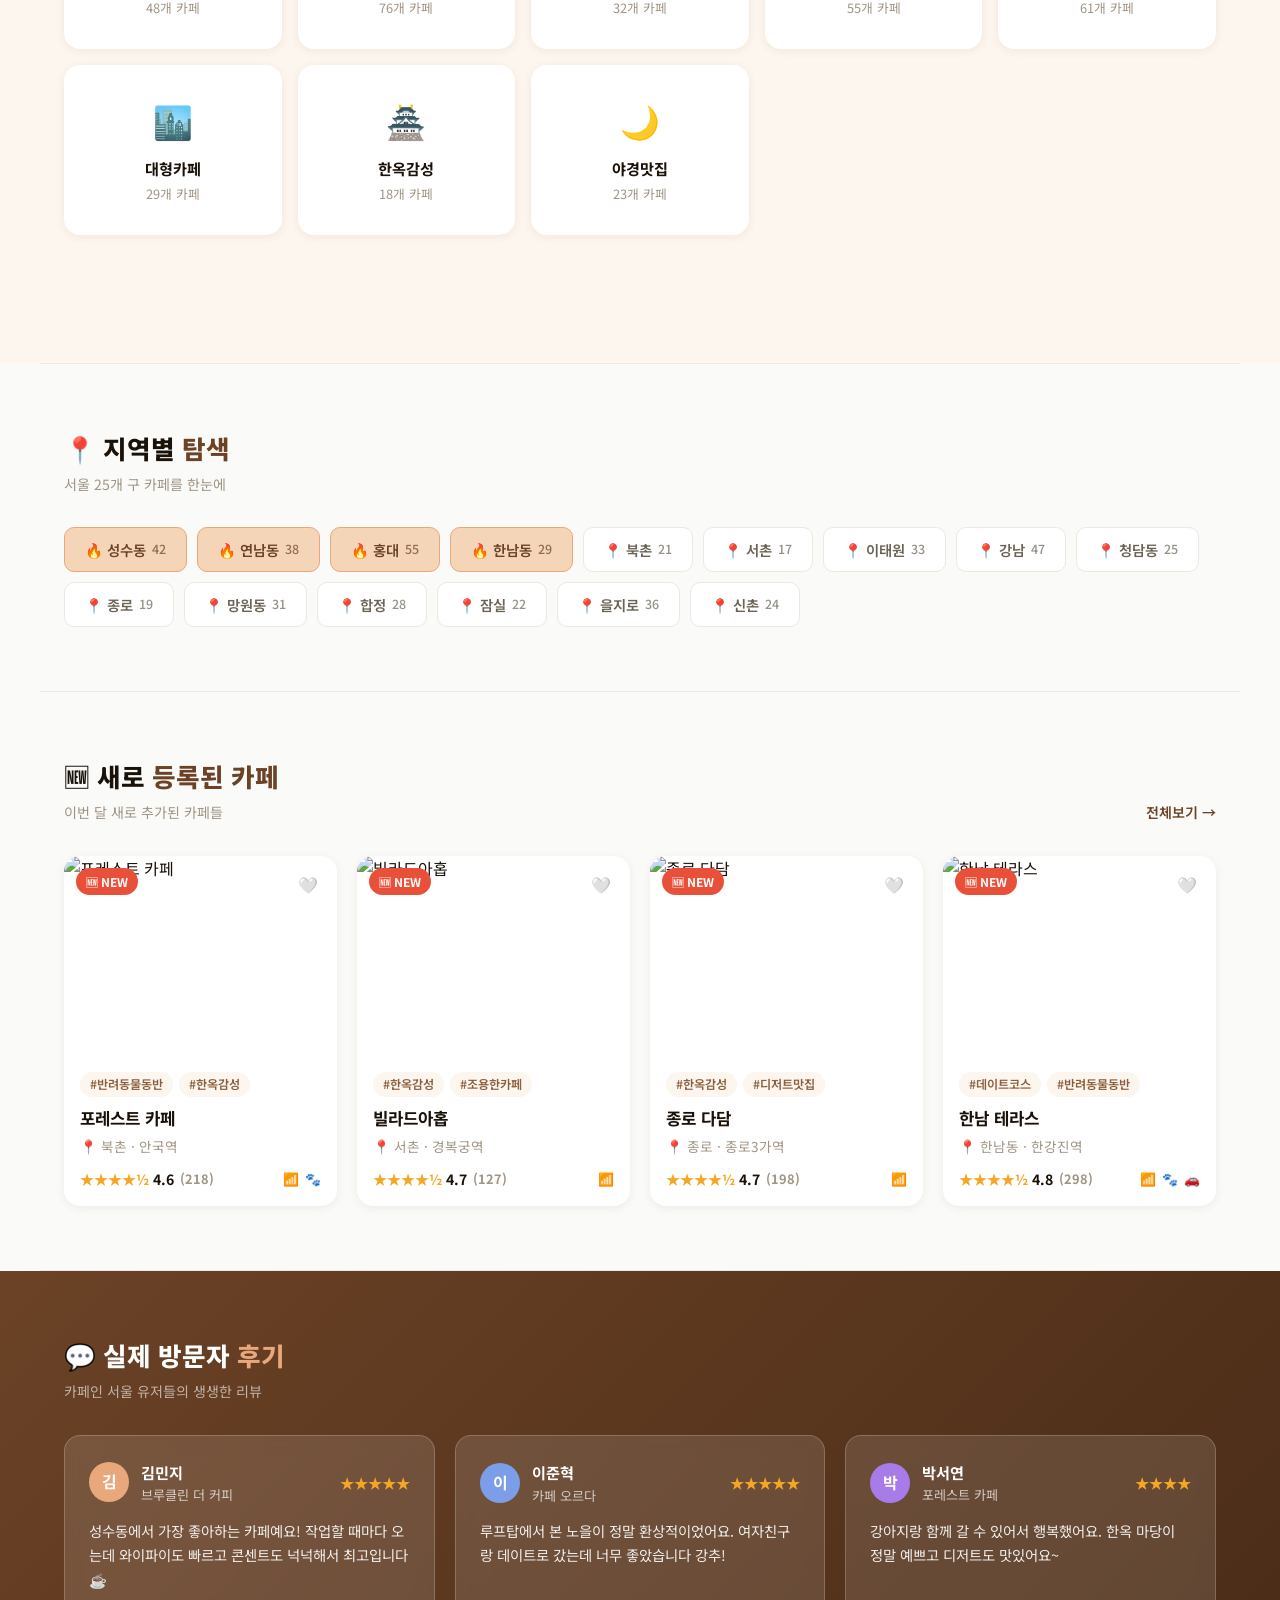
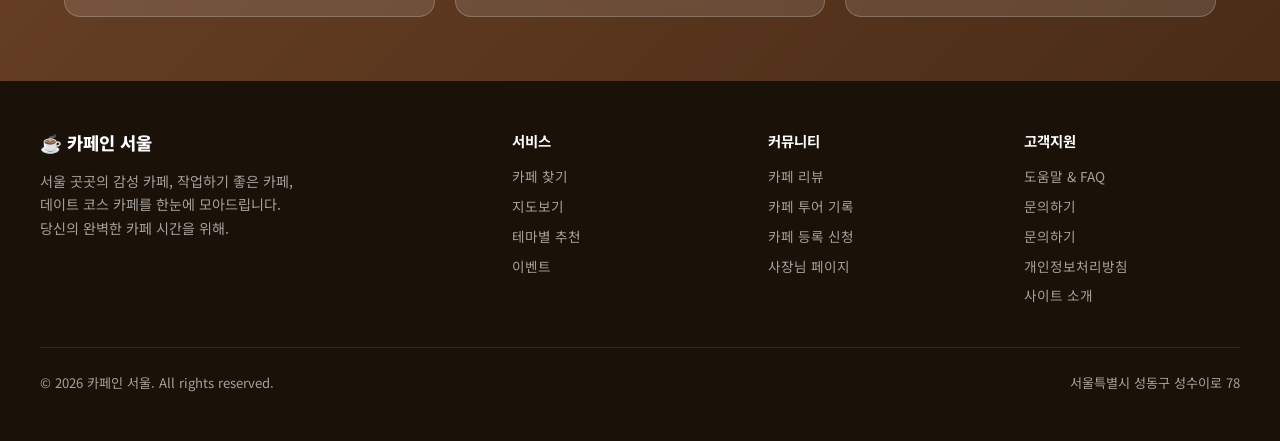
==== commit 3f641723: "SEO 최적화, 도움말/소개/문의/개인정보처리방침 페이지 추가" ====
--- a/index.html
+++ b/index.html
@@ -4,6 +4,42 @@
   <meta charset="UTF-8" />
   <meta name="viewport" content="width=device-width, initial-scale=1.0" />
   <title>카페인 서울 — 서울 카페 소개 플랫폼</title>
+  <meta name="description" content="서울 15개 지역 226개 카페를 한눈에! 성수동, 홍대, 연남동, 한남동, 을지로 등 동네별 카페 추천. 지도, 필터, 카카오맵·네이버지도 연동." />
+  <meta name="keywords" content="서울카페,카페추천,성수동카페,홍대카페,연남동카페,한남동카페,을지로카페,망원동카페,합정카페,잠실카페,강남카페,종로카페,카페지도,서울카페지도" />
+  <meta name="author" content="카페인 서울" />
+  <meta name="robots" content="index, follow" />
+  <link rel="canonical" href="https://cafe-in-seoul.vercel.app/" />
+
+  <!-- Open Graph -->
+  <meta property="og:type" content="website" />
+  <meta property="og:title" content="카페인 서울 — 서울 카페 소개 플랫폼" />
+  <meta property="og:description" content="서울 15개 지역 226개 카페를 한눈에! 동네별 카페 추천, 지도, 필터 서비스." />
+  <meta property="og:url" content="https://cafe-in-seoul.vercel.app/" />
+  <meta property="og:site_name" content="카페인 서울" />
+  <meta property="og:locale" content="ko_KR" />
+
+  <!-- Twitter Card -->
+  <meta name="twitter:card" content="summary" />
+  <meta name="twitter:title" content="카페인 서울 — 서울 카페 소개 플랫폼" />
+  <meta name="twitter:description" content="서울 15개 지역 226개 카페를 한눈에! 동네별 카페 추천 서비스." />
+
+  <!-- JSON-LD 구조화 데이터 -->
+  <script type="application/ld+json">
+  {
+    "@context": "https://schema.org",
+    "@type": "WebSite",
+    "name": "카페인 서울",
+    "url": "https://cafe-in-seoul.vercel.app",
+    "description": "서울 15개 지역 226개 카페를 한눈에 탐색할 수 있는 카페 소개 플랫폼",
+    "inLanguage": "ko",
+    "potentialAction": {
+      "@type": "SearchAction",
+      "target": "https://cafe-in-seoul.vercel.app/region.html?q={search_term_string}",
+      "query-input": "required name=search_term_string"
+    }
+  }
+  </script>
+
   <link rel="stylesheet" href="styles.css" />
   <link rel="preconnect" href="https://fonts.googleapis.com" />
   <link href="https://fonts.googleapis.com/css2?family=Noto+Sans+KR:wght@400;500;700;900&display=swap" rel="stylesheet" />
@@ -52,7 +88,7 @@
       <a href="index.html#themeGrid">테마별</a>
       <a href="map.html">지도보기</a>
       <a href="community.html">커뮤니티</a>
-      <a href="#">이벤트</a>
+      <a href="help.html">도움말</a>
     </nav>
     <div class="gnb-actions">
       <button class="btn-ghost">회원가입</button>
@@ -187,10 +223,11 @@
     </div>
     <div class="footer-col">
       <h4>고객지원</h4>
-      <a href="#">공지사항</a>
-      <a href="#">FAQ</a>
+      <a href="help.html">도움말 & FAQ</a>
+      <a href="contact.html">문의하기</a>
       <a href="#">문의하기</a>
-      <a href="#">개인정보처리방침</a>
+      <a href="privacy.html">개인정보처리방침</a>
+      <a href="about.html">사이트 소개</a>
     </div>
   </div>
   <div class="footer-bottom">
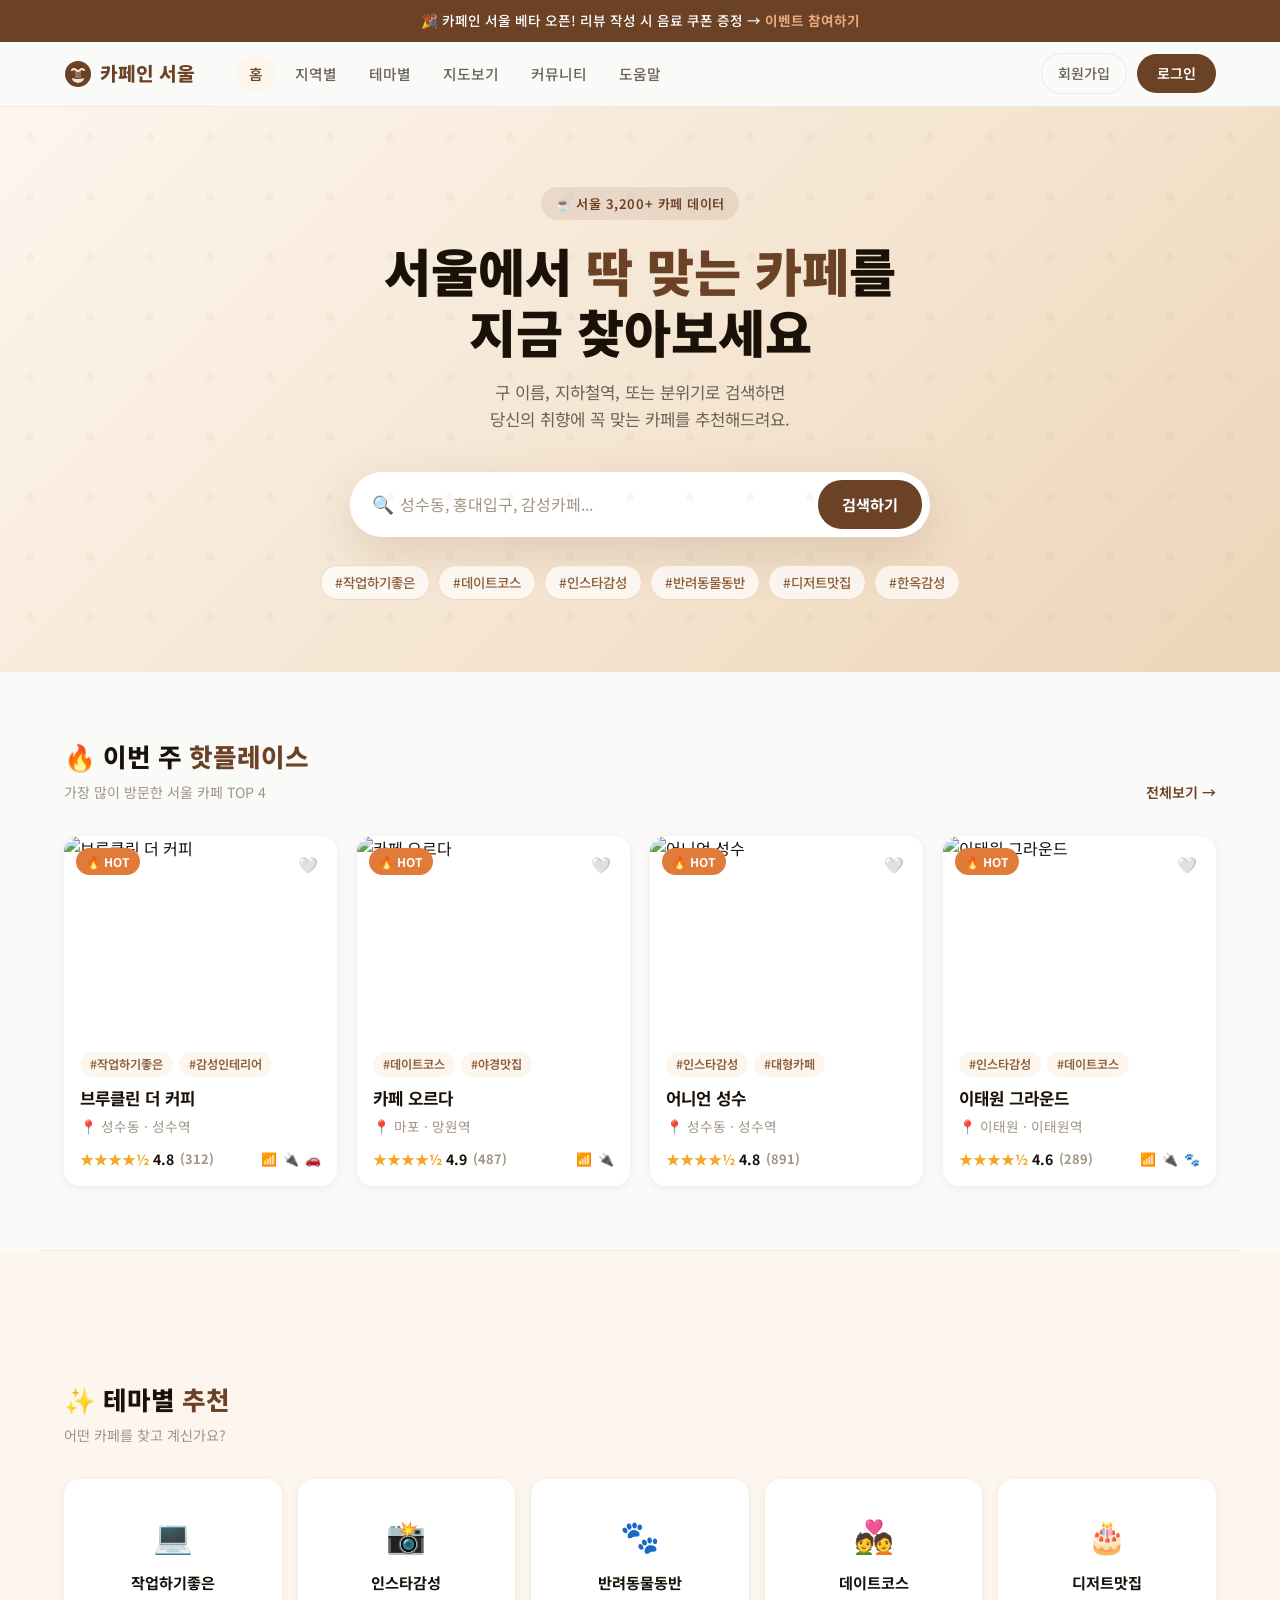
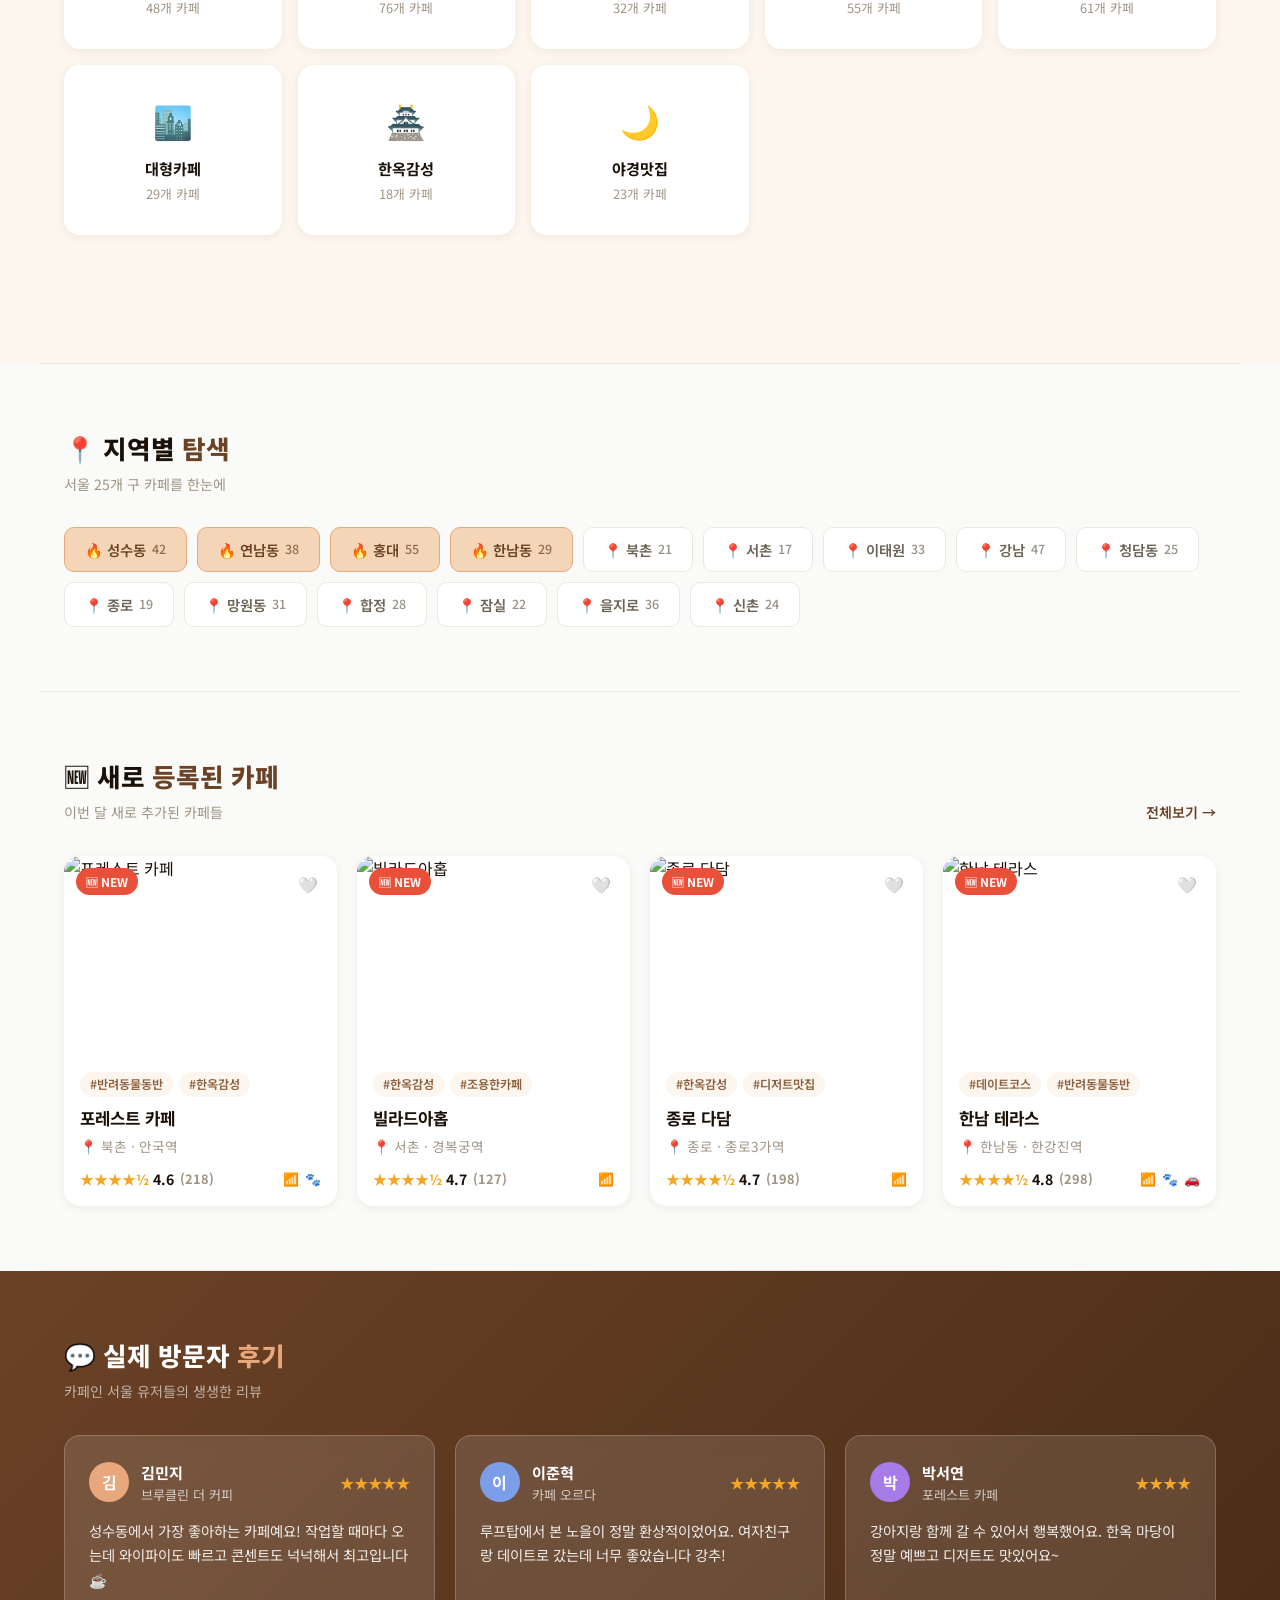
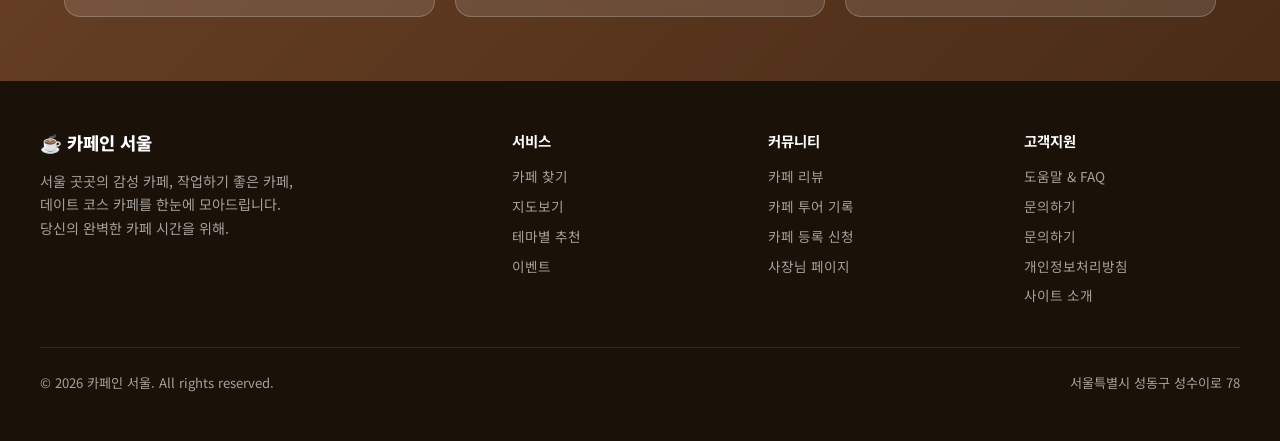
==== commit a29c1d67: "전체 카페 카드에 카카오맵·네이버지도 버튼 적용 (홈·지역별·카페상세)" ====
--- a/index.html
+++ b/index.html
@@ -257,6 +257,10 @@
         <img src="${cafe.images[0]}" alt="${cafe.name}" loading="lazy" />
         ${badgeHTML}
         <button class="card-save" title="저장" onclick="event.stopPropagation(); this.textContent = this.textContent==='🤍'?'❤️':'🤍'">🤍</button>
+        <div class="card-map-btns">
+          <button class="card-map-btn kakao" onclick="event.stopPropagation();window.open('https://map.kakao.com/?q='+encodeURIComponent('${cafe.address}'),'_blank')">🟡 카카오맵</button>
+          <button class="card-map-btn naver" onclick="event.stopPropagation();window.open('https://map.naver.com/v5/search/'+encodeURIComponent('${cafe.address}'),'_blank')">🟢 네이버</button>
+        </div>
       </div>
       <div class="card-body">
         <div class="card-tags">${tagsHTML}</div>
--- a/styles.css
+++ b/styles.css
@@ -201,6 +201,28 @@
   font-size: 1rem; transition: all .2s;
 }
 .card-save:hover { background: #fff; transform: scale(1.1); }
+/* ── 카드 이미지 위 지도 버튼 (전체 페이지 공통) ── */
+.card-map-btns {
+  position: absolute; bottom: 8px; left: 8px;
+  display: flex; gap: 6px;
+  opacity: 0; transform: translateY(6px);
+  transition: opacity .22s, transform .22s;
+  pointer-events: none;
+}
+.cafe-card:hover .card-map-btns {
+  opacity: 1; transform: translateY(0); pointer-events: auto;
+}
+.card-map-btn {
+  padding: 5px 10px; border-radius: 20px; border: none;
+  font-size: .75rem; font-weight: 700; cursor: pointer;
+  display: flex; align-items: center; gap: 4px;
+  box-shadow: 0 2px 8px rgba(0,0,0,.25);
+  transition: opacity .15s;
+  white-space: nowrap;
+}
+.card-map-btn:hover { opacity: .88; }
+.card-map-btn.kakao { background: #FAE100; color: #3A1D1D; }
+.card-map-btn.naver { background: #03C75A; color: #fff; }
 .card-body { padding: 16px; }
 .card-tags { display: flex; gap: 6px; flex-wrap: wrap; margin-bottom: 8px; }
 .tag-pill {
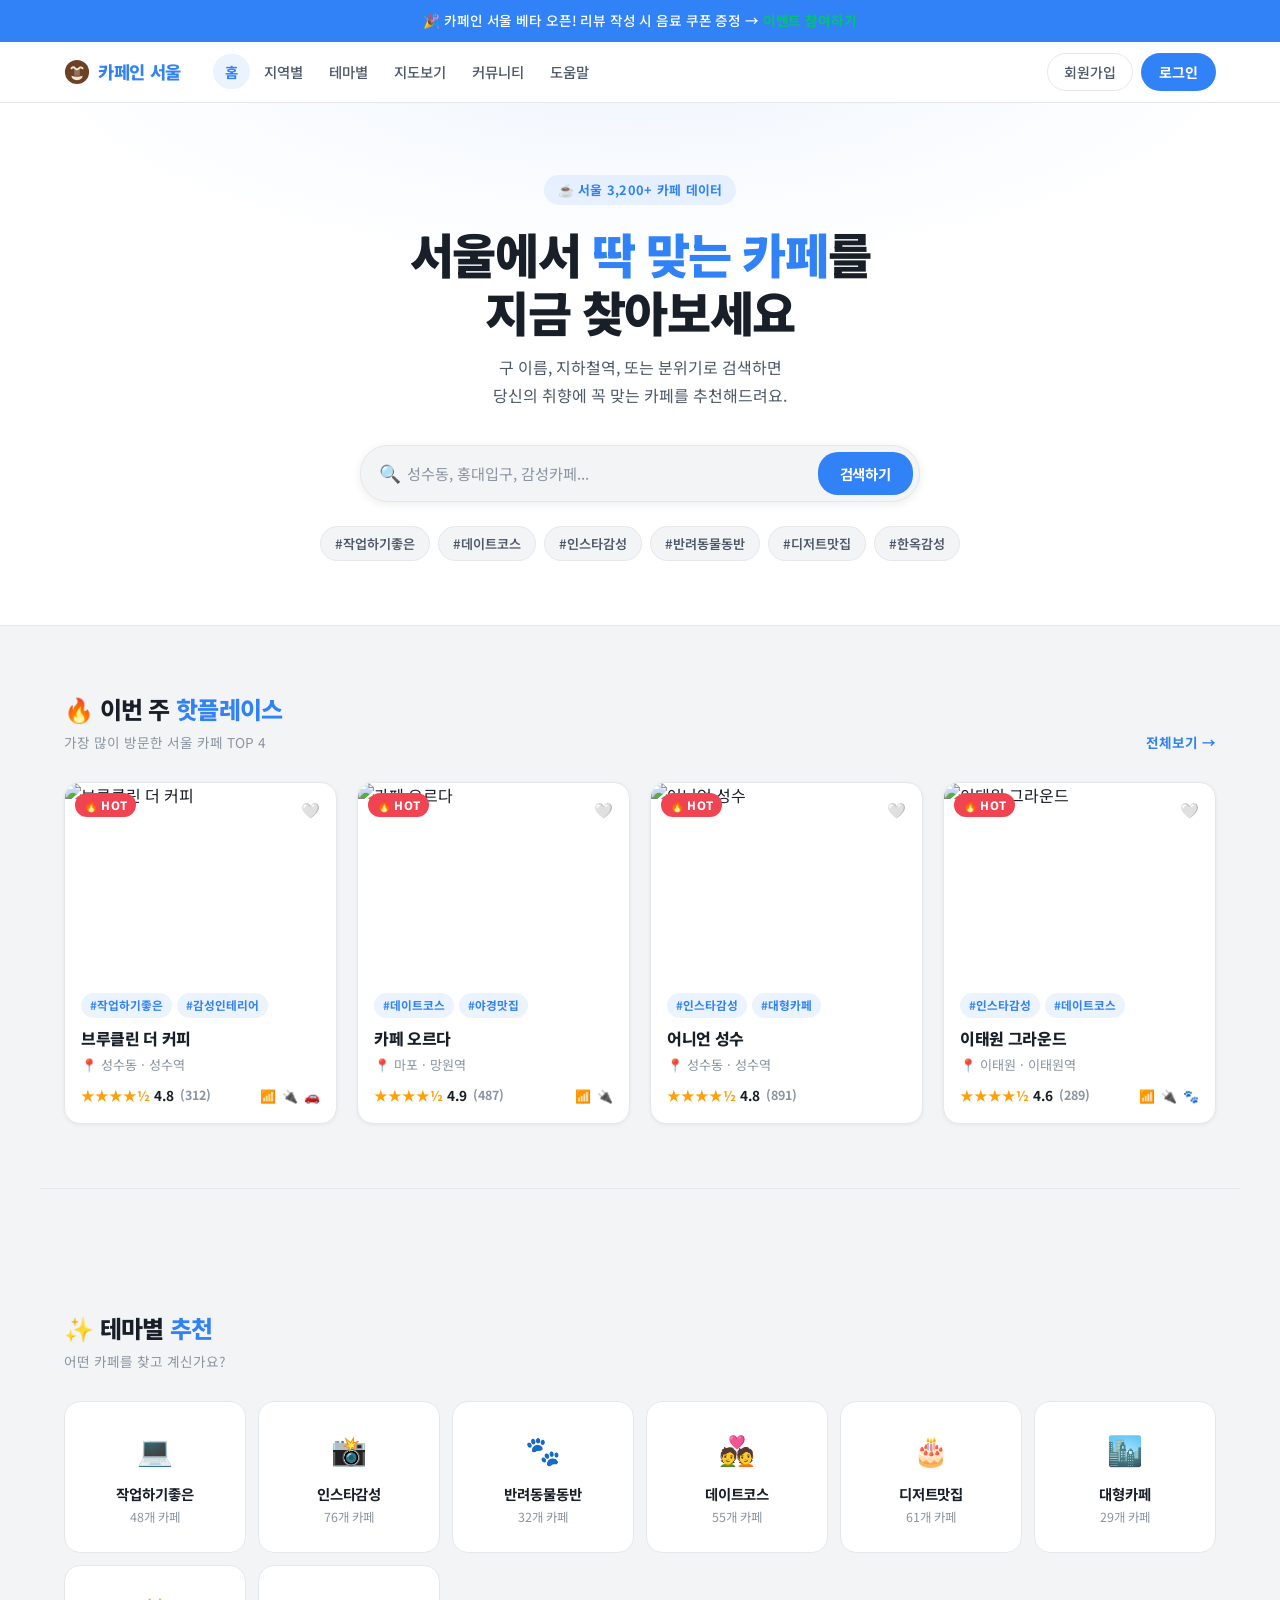
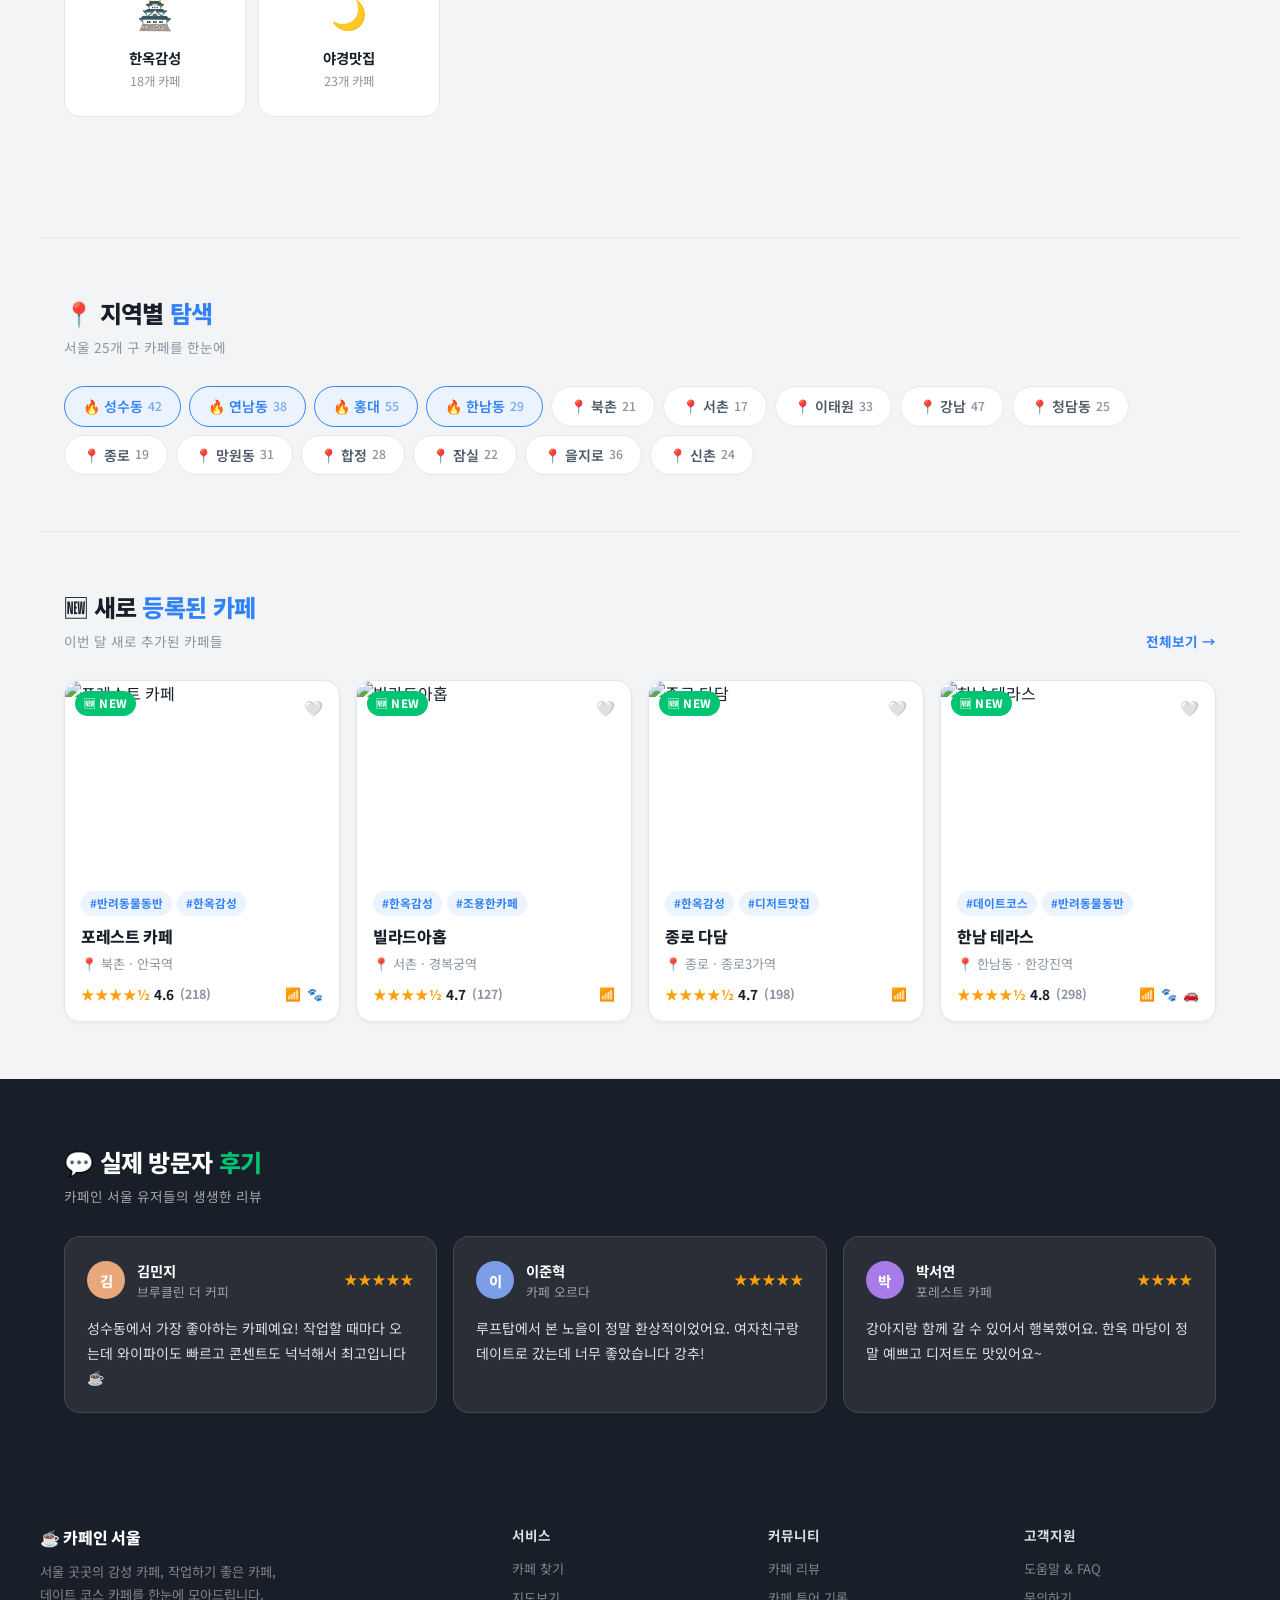
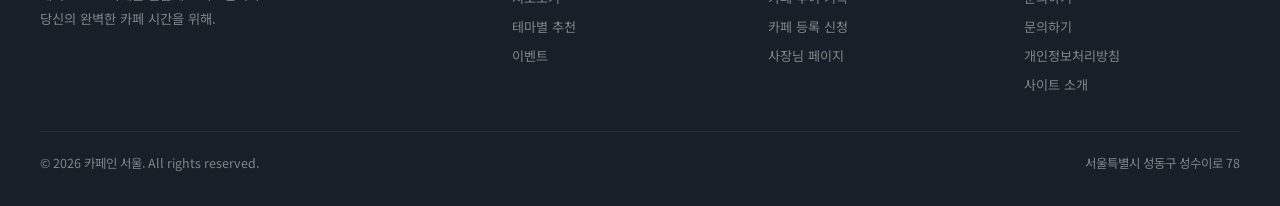
==== commit 0689ea4b: "구글 애드센스 소유권 확인 코드 삽입 (ca-pub-6626122704399002)" ====
--- a/index.html
+++ b/index.html
@@ -1,6 +1,7 @@
 <!DOCTYPE html>
 <html lang="ko">
 <head>
+  <script async src="https://pagead2.googlesyndication.com/pagead/js/adsbygoogle.js?client=ca-pub-6626122704399002" crossorigin="anonymous"></script>
   <meta charset="UTF-8" />
   <meta name="viewport" content="width=device-width, initial-scale=1.0" />
   <title>카페인 서울 — 서울 카페 소개 플랫폼</title>
--- a/styles.css
+++ b/styles.css
@@ -1,23 +1,35 @@
-/* ─── Design Tokens ─────────────────────────────── */
+/* ─── Design Tokens (Toss DEUS) ──────────────────── */
 :root {
-  --primary:   #6B4226;
-  --primary-light: #8B5E3C;
-  --accent:    #E8A87C;
-  --accent-soft: #F5D5B8;
-  --bg:        #FAFAF8;
-  --bg-card:   #FFFFFF;
-  --bg-warm:   #FDF6EE;
-  --text-main: #1A1209;
-  --text-sub:  #6B6355;
-  --text-muted:#A09585;
-  --border:    #EDE8E0;
-  --shadow-sm: 0 2px 8px rgba(107,66,38,.08);
-  --shadow-md: 0 6px 24px rgba(107,66,38,.13);
-  --shadow-lg: 0 16px 48px rgba(107,66,38,.16);
-  --radius-sm: 10px;
-  --radius-md: 16px;
-  --radius-lg: 24px;
-  --radius-xl: 32px;
+  --primary:        #3182F6;
+  --primary-dark:   #1B64DA;
+  --primary-light:  #EBF3FF;
+  --accent:         #00C471;
+  --danger:         #F04452;
+  --warning:        #FF9F0A;
+
+  --bg:             #F2F4F6;
+  --bg-card:        #FFFFFF;
+  --bg-elevated:    #FFFFFF;
+
+  --text-main:      #191F28;
+  --text-sub:       #4E5968;
+  --text-muted:     #8B95A1;
+  --text-disabled:  #B0B8C1;
+
+  --border:         #E5E8EB;
+  --border-focus:   #3182F6;
+
+  --shadow-xs:  0 1px 4px rgba(0,0,0,.06);
+  --shadow-sm:  0 2px 10px rgba(0,0,0,.08);
+  --shadow-md:  0 8px 24px rgba(0,0,0,.10);
+  --shadow-lg:  0 16px 40px rgba(0,0,0,.12);
+
+  --radius-xs:  6px;
+  --radius-sm:  10px;
+  --radius-md:  16px;
+  --radius-lg:  20px;
+  --radius-xl:  28px;
+  --radius-full:9999px;
 }
 
 /* ─── Reset & Base ──────────────────────────────── */
@@ -30,7 +42,7 @@
   line-height: 1.6;
   -webkit-font-smoothing: antialiased;
 }
-a { text-decoration: none; color: inherit; }
+a  { text-decoration: none; color: inherit; }
 img { display: block; width: 100%; object-fit: cover; }
 button { cursor: pointer; border: none; background: none; font: inherit; }
 input, textarea { font: inherit; }
@@ -38,132 +50,145 @@
 /* ─── GNB ────────────────────────────────────────── */
 .gnb {
   position: sticky; top: 0; z-index: 100;
-  background: rgba(250,250,248,.92);
-  backdrop-filter: blur(14px);
+  background: rgba(255,255,255,.95);
+  backdrop-filter: blur(16px);
   border-bottom: 1px solid var(--border);
 }
 .gnb-inner {
   max-width: 1200px; margin: 0 auto;
-  display: flex; align-items: center; gap: 40px;
-  padding: 0 24px; height: 64px;
+  display: flex; align-items: center; gap: 32px;
+  padding: 0 24px; height: 60px;
 }
 .gnb-logo {
   display: flex; align-items: center; gap: 8px;
-  font-weight: 800; font-size: 1.2rem; color: var(--primary);
-  white-space: nowrap;
-}
-.gnb-logo svg { width: 28px; height: 28px; }
+  font-weight: 800; font-size: 1.1rem; color: var(--primary);
+  white-space: nowrap; letter-spacing: -.02em;
+}
+.gnb-logo svg { width: 26px; height: 26px; }
 .gnb-nav {
-  display: flex; align-items: center; gap: 4px; flex: 1;
+  display: flex; align-items: center; gap: 2px; flex: 1;
 }
 .gnb-nav a {
-  padding: 6px 14px; border-radius: 20px;
-  font-size: .92rem; font-weight: 500; color: var(--text-sub);
-  transition: all .2s;
-}
-.gnb-nav a:hover, .gnb-nav a.active {
-  background: var(--bg-warm); color: var(--primary);
-}
-.gnb-actions { display: flex; align-items: center; gap: 10px; margin-left: auto; }
+  padding: 6px 12px; border-radius: var(--radius-full);
+  font-size: .9rem; font-weight: 500; color: var(--text-sub);
+  transition: all .15s;
+}
+.gnb-nav a:hover  { background: var(--bg); color: var(--text-main); }
+.gnb-nav a.active { background: var(--primary-light); color: var(--primary); font-weight: 700; }
+.gnb-actions { display: flex; align-items: center; gap: 8px; margin-left: auto; }
 .btn-login {
-  padding: 8px 20px; border-radius: 20px;
+  padding: 8px 18px; border-radius: var(--radius-full);
   background: var(--primary); color: #fff;
-  font-size: .88rem; font-weight: 600;
-  transition: background .2s;
-}
-.btn-login:hover { background: var(--primary-light); }
+  font-size: .875rem; font-weight: 700; letter-spacing: -.01em;
+  transition: background .15s;
+}
+.btn-login:hover { background: var(--primary-dark); }
 .btn-ghost {
-  padding: 8px 16px; border-radius: 20px;
+  padding: 7px 16px; border-radius: var(--radius-full);
   border: 1.5px solid var(--border); color: var(--text-sub);
-  font-size: .88rem; font-weight: 500;
-  transition: all .2s;
+  font-size: .875rem; font-weight: 500;
+  transition: all .15s;
 }
 .btn-ghost:hover { border-color: var(--primary); color: var(--primary); }
+
+/* ─── Banner ─────────────────────────────────────── */
+.banner {
+  background: var(--primary); color: #fff;
+  text-align: center; padding: 10px 24px;
+  font-size: .82rem; font-weight: 500; letter-spacing: -.01em;
+}
+.banner a { color: #A8CFFF; font-weight: 700; }
 
 /* ─── Hero ───────────────────────────────────────── */
 .hero {
-  background: linear-gradient(135deg, #FDF6EE 0%, #F5E6D3 50%, #EDD5B8 100%);
-  padding: 80px 24px 72px;
+  background: #FFFFFF;
+  padding: 72px 24px 64px;
   text-align: center;
-  position: relative;
-  overflow: hidden;
+  position: relative; overflow: hidden;
+  border-bottom: 1px solid var(--border);
 }
 .hero::before {
   content: '';
   position: absolute; inset: 0;
-  background: url("data:image/svg+xml,%3Csvg width='60' height='60' viewBox='0 0 60 60' xmlns='http://www.w3.org/2000/svg'%3E%3Cg fill='none' fill-rule='evenodd'%3E%3Cg fill='%236B4226' fill-opacity='0.04'%3E%3Ccircle cx='30' cy='30' r='4'/%3E%3C/g%3E%3C/g%3E%3C/svg%3E");
+  background: radial-gradient(ellipse 70% 60% at 50% -10%, rgba(49,130,246,.08) 0%, transparent 70%);
   pointer-events: none;
 }
 .hero-eyebrow {
   display: inline-flex; align-items: center; gap: 6px;
-  background: rgba(107,66,38,.1); color: var(--primary);
-  padding: 6px 14px; border-radius: 20px;
-  font-size: .82rem; font-weight: 600; letter-spacing: .04em;
+  background: var(--primary-light); color: var(--primary);
+  padding: 5px 14px; border-radius: var(--radius-full);
+  font-size: .8rem; font-weight: 700; letter-spacing: .02em;
   margin-bottom: 20px;
 }
 .hero h1 {
-  font-size: clamp(2rem, 5vw, 3.2rem);
-  font-weight: 900; line-height: 1.2;
-  color: var(--text-main); margin-bottom: 16px;
+  font-size: clamp(1.9rem, 4.5vw, 3rem);
+  font-weight: 900; line-height: 1.2; letter-spacing: -.03em;
+  color: var(--text-main); margin-bottom: 14px;
 }
 .hero h1 span { color: var(--primary); }
 .hero p {
-  font-size: 1.05rem; color: var(--text-sub);
-  max-width: 480px; margin: 0 auto 40px;
+  font-size: 1rem; color: var(--text-sub);
+  max-width: 440px; margin: 0 auto 36px;
+  line-height: 1.7;
 }
 .search-box {
   display: flex; align-items: center;
-  background: #fff; border-radius: var(--radius-xl);
-  box-shadow: var(--shadow-lg);
-  max-width: 580px; margin: 0 auto 28px;
-  padding: 6px 6px 6px 20px;
-  border: 2px solid transparent;
-  transition: border-color .2s;
-}
-.search-box:focus-within { border-color: var(--accent); }
+  background: var(--bg); border-radius: var(--radius-xl);
+  box-shadow: var(--shadow-sm);
+  max-width: 560px; margin: 0 auto 24px;
+  padding: 6px 6px 6px 18px;
+  border: 1.5px solid var(--border);
+  transition: border-color .15s, box-shadow .15s;
+}
+.search-box:focus-within {
+  border-color: var(--primary);
+  box-shadow: 0 0 0 3px rgba(49,130,246,.12);
+}
 .search-box input {
   flex: 1; border: none; outline: none;
-  font-size: 1rem; background: transparent;
+  font-size: .95rem; background: transparent;
   color: var(--text-main);
 }
 .search-box input::placeholder { color: var(--text-muted); }
 .btn-search {
   background: var(--primary); color: #fff;
-  padding: 12px 24px; border-radius: var(--radius-lg);
-  font-size: .95rem; font-weight: 700;
+  padding: 10px 22px; border-radius: var(--radius-lg);
+  font-size: .9rem; font-weight: 700; letter-spacing: -.01em;
   display: flex; align-items: center; gap: 6px;
-  transition: background .2s;
-}
-.btn-search:hover { background: var(--primary-light); }
+  transition: background .15s;
+}
+.btn-search:hover { background: var(--primary-dark); }
 .hero-tags {
-  display: flex; flex-wrap: wrap; justify-content: center;
-  gap: 8px;
+  display: flex; flex-wrap: wrap; justify-content: center; gap: 8px;
 }
 .hero-tag {
-  background: rgba(255,255,255,.7); border: 1.5px solid var(--accent-soft);
-  color: var(--primary-light); padding: 6px 14px; border-radius: 20px;
-  font-size: .84rem; font-weight: 500; cursor: pointer;
-  transition: all .2s;
-}
-.hero-tag:hover { background: var(--accent); color: #fff; border-color: var(--accent); }
+  background: var(--bg); border: 1.5px solid var(--border);
+  color: var(--text-sub); padding: 6px 14px; border-radius: var(--radius-full);
+  font-size: .82rem; font-weight: 600; cursor: pointer;
+  transition: all .15s;
+}
+.hero-tag:hover {
+  background: var(--primary-light);
+  border-color: var(--primary); color: var(--primary);
+}
 
 /* ─── Section Commons ────────────────────────────── */
-.section { padding: 64px 24px; max-width: 1200px; margin: 0 auto; }
+.section { padding: 56px 24px; max-width: 1200px; margin: 0 auto; }
 .section-header {
   display: flex; align-items: flex-end; justify-content: space-between;
-  margin-bottom: 32px;
+  margin-bottom: 28px;
 }
 .section-title {
-  font-size: 1.6rem; font-weight: 800; color: var(--text-main);
+  font-size: 1.5rem; font-weight: 800;
+  color: var(--text-main); letter-spacing: -.03em;
 }
 .section-title span { color: var(--primary); }
 .section-sub {
-  font-size: .88rem; color: var(--text-muted); margin-top: 4px;
+  font-size: .85rem; color: var(--text-muted); margin-top: 4px;
 }
 .view-all {
-  font-size: .88rem; font-weight: 600; color: var(--primary);
-  display: flex; align-items: center; gap: 4px;
-  white-space: nowrap;
+  font-size: .85rem; font-weight: 700; color: var(--primary);
+  display: flex; align-items: center; gap: 4px; white-space: nowrap;
 }
 .view-all:hover { text-decoration: underline; }
 
@@ -171,321 +196,407 @@
 .card-grid {
   display: grid;
   grid-template-columns: repeat(auto-fill, minmax(260px, 1fr));
-  gap: 20px;
+  gap: 16px;
 }
 .cafe-card {
   background: var(--bg-card); border-radius: var(--radius-md);
-  overflow: hidden; box-shadow: var(--shadow-sm);
-  transition: transform .25s, box-shadow .25s;
+  overflow: hidden; box-shadow: var(--shadow-xs);
+  border: 1px solid var(--border);
+  transition: transform .2s, box-shadow .2s;
   cursor: pointer;
 }
-.cafe-card:hover { transform: translateY(-5px); box-shadow: var(--shadow-md); }
-.card-img {
-  height: 200px; position: relative; overflow: hidden;
-}
-.card-img img { height: 100%; transition: transform .4s; }
-.cafe-card:hover .card-img img { transform: scale(1.05); }
+.cafe-card:hover { transform: translateY(-4px); box-shadow: var(--shadow-md); }
+.card-img { height: 196px; position: relative; overflow: hidden; }
+.card-img img { height: 100%; transition: transform .35s; }
+.cafe-card:hover .card-img img { transform: scale(1.04); }
 .card-badge {
-  position: absolute; top: 12px; left: 12px;
+  position: absolute; top: 10px; left: 10px;
   background: var(--primary); color: #fff;
-  padding: 4px 10px; border-radius: 20px;
-  font-size: .75rem; font-weight: 700;
-}
-.card-badge.new { background: #E8503A; }
-.card-badge.hot { background: #E07B3A; }
+  padding: 3px 9px; border-radius: var(--radius-full);
+  font-size: .72rem; font-weight: 800; letter-spacing: .02em;
+}
+.card-badge.new { background: var(--accent); }
+.card-badge.hot { background: var(--danger); }
 .card-save {
-  position: absolute; top: 12px; right: 12px;
-  background: rgba(255,255,255,.85); backdrop-filter: blur(4px);
-  width: 34px; height: 34px; border-radius: 50%;
+  position: absolute; top: 10px; right: 10px;
+  background: rgba(255,255,255,.9); backdrop-filter: blur(4px);
+  width: 32px; height: 32px; border-radius: 50%;
   display: flex; align-items: center; justify-content: center;
-  font-size: 1rem; transition: all .2s;
+  font-size: .95rem; transition: all .15s; border: 1px solid rgba(255,255,255,.5);
 }
 .card-save:hover { background: #fff; transform: scale(1.1); }
-/* ── 카드 이미지 위 지도 버튼 (전체 페이지 공통) ── */
+
+/* 카드 이미지 위 지도 버튼 */
 .card-map-btns {
   position: absolute; bottom: 8px; left: 8px;
-  display: flex; gap: 6px;
-  opacity: 0; transform: translateY(6px);
-  transition: opacity .22s, transform .22s;
+  display: flex; gap: 5px;
+  opacity: 0; transform: translateY(5px);
+  transition: opacity .2s, transform .2s;
   pointer-events: none;
 }
 .cafe-card:hover .card-map-btns {
   opacity: 1; transform: translateY(0); pointer-events: auto;
 }
 .card-map-btn {
-  padding: 5px 10px; border-radius: 20px; border: none;
-  font-size: .75rem; font-weight: 700; cursor: pointer;
-  display: flex; align-items: center; gap: 4px;
-  box-shadow: 0 2px 8px rgba(0,0,0,.25);
-  transition: opacity .15s;
-  white-space: nowrap;
+  padding: 4px 10px; border-radius: var(--radius-full); border: none;
+  font-size: .72rem; font-weight: 700; cursor: pointer;
+  display: flex; align-items: center; gap: 3px;
+  box-shadow: 0 2px 6px rgba(0,0,0,.2);
+  transition: opacity .15s; white-space: nowrap;
 }
 .card-map-btn:hover { opacity: .88; }
 .card-map-btn.kakao { background: #FAE100; color: #3A1D1D; }
 .card-map-btn.naver { background: #03C75A; color: #fff; }
-.card-body { padding: 16px; }
-.card-tags { display: flex; gap: 6px; flex-wrap: wrap; margin-bottom: 8px; }
+
+.card-body { padding: 14px 16px 16px; }
+.card-tags { display: flex; gap: 5px; flex-wrap: wrap; margin-bottom: 8px; }
 .tag-pill {
-  background: var(--bg-warm); color: var(--primary-light);
-  padding: 3px 10px; border-radius: 20px;
-  font-size: .76rem; font-weight: 600;
-}
-.card-name { font-size: 1.05rem; font-weight: 700; margin-bottom: 4px; }
+  background: var(--primary-light); color: var(--primary);
+  padding: 3px 9px; border-radius: var(--radius-full);
+  font-size: .73rem; font-weight: 700;
+}
+.card-name { font-size: 1rem; font-weight: 800; margin-bottom: 3px; letter-spacing: -.02em; }
 .card-location {
-  font-size: .85rem; color: var(--text-muted);
-  display: flex; align-items: center; gap: 4px; margin-bottom: 10px;
-}
-.card-meta {
-  display: flex; align-items: center; justify-content: space-between;
-}
+  font-size: .82rem; color: var(--text-muted);
+  display: flex; align-items: center; gap: 3px; margin-bottom: 10px;
+}
+.card-meta { display: flex; align-items: center; justify-content: space-between; }
 .card-rating {
   display: flex; align-items: center; gap: 4px;
-  font-size: .88rem; font-weight: 700; color: var(--text-main);
-}
-.card-rating .stars { color: #F5A623; }
-.card-review-count { font-size: .8rem; color: var(--text-muted); margin-left: 2px; }
+  font-size: .85rem; font-weight: 700; color: var(--text-main);
+}
+.card-rating .stars { color: var(--warning); }
+.card-review-count { font-size: .78rem; color: var(--text-muted); margin-left: 2px; }
 
 /* ─── Theme Section ──────────────────────────────── */
-.theme-section { background: var(--bg-warm); padding: 64px 0; }
+.theme-section { background: var(--bg); padding: 56px 0; }
 .theme-section .section { padding-top: 0; padding-bottom: 0; }
 .theme-grid {
   display: grid;
-  grid-template-columns: repeat(auto-fill, minmax(180px, 1fr));
-  gap: 16px;
+  grid-template-columns: repeat(auto-fill, minmax(160px, 1fr));
+  gap: 12px;
 }
 .theme-card {
-  background: #fff; border-radius: var(--radius-md);
-  padding: 28px 20px; text-align: center;
-  box-shadow: var(--shadow-sm); cursor: pointer;
-  border: 2px solid transparent;
-  transition: all .2s;
+  background: var(--bg-card); border-radius: var(--radius-md);
+  padding: 24px 16px; text-align: center;
+  border: 1.5px solid var(--border); cursor: pointer;
+  transition: all .15s;
 }
 .theme-card:hover {
-  border-color: var(--accent); transform: translateY(-3px);
-  box-shadow: var(--shadow-md);
-}
-.theme-card.active { border-color: var(--primary); background: var(--bg-warm); }
-.theme-icon { font-size: 2rem; margin-bottom: 10px; }
-.theme-name { font-size: .95rem; font-weight: 700; color: var(--text-main); }
-.theme-count { font-size: .8rem; color: var(--text-muted); margin-top: 4px; }
-
-/* ─── District Map ───────────────────────────────── */
-.district-section { padding: 64px 24px; max-width: 1200px; margin: 0 auto; }
+  border-color: var(--primary); background: var(--primary-light);
+  transform: translateY(-2px); box-shadow: var(--shadow-sm);
+}
+.theme-card.active {
+  border-color: var(--primary); background: var(--primary-light);
+  box-shadow: 0 0 0 3px rgba(49,130,246,.15);
+}
+.theme-icon { font-size: 1.8rem; margin-bottom: 10px; }
+.theme-name { font-size: .9rem; font-weight: 700; color: var(--text-main); letter-spacing: -.01em; }
+.theme-count { font-size: .78rem; color: var(--text-muted); margin-top: 3px; }
+
+/* ─── District Section ───────────────────────────── */
+.district-section { padding: 56px 24px; max-width: 1200px; margin: 0 auto; }
 .district-chips {
-  display: flex; flex-wrap: wrap; gap: 10px; margin-top: 24px;
+  display: flex; flex-wrap: wrap; gap: 8px; margin-top: 20px;
 }
 .district-chip {
-  padding: 10px 20px; border-radius: var(--radius-sm);
-  border: 1.5px solid var(--border); background: #fff;
-  font-size: .9rem; font-weight: 600; color: var(--text-sub);
-  cursor: pointer; transition: all .2s;
-  display: flex; align-items: center; gap: 6px;
-}
-.district-chip:hover { border-color: var(--primary); color: var(--primary); background: var(--bg-warm); }
-.district-chip.popular { border-color: var(--accent); background: var(--accent-soft); color: var(--primary); }
-.district-chip .count { font-size: .78rem; font-weight: 500; opacity: .7; }
+  padding: 8px 18px; border-radius: var(--radius-full);
+  border: 1.5px solid var(--border); background: var(--bg-card);
+  font-size: .875rem; font-weight: 600; color: var(--text-sub);
+  cursor: pointer; transition: all .15s;
+  display: flex; align-items: center; gap: 5px;
+}
+.district-chip:hover { border-color: var(--primary); color: var(--primary); background: var(--primary-light); }
+.district-chip.popular { border-color: var(--primary); background: var(--primary-light); color: var(--primary); }
+.district-chip .count { font-size: .76rem; font-weight: 500; opacity: .65; }
 
 /* ─── Review Strip ───────────────────────────────── */
 .review-strip {
-  background: linear-gradient(135deg, var(--primary) 0%, #4A2C17 100%);
+  background: var(--text-main);
   padding: 64px 24px; color: #fff;
 }
 .review-strip .section-title { color: #fff; }
-.review-strip .section-sub { color: rgba(255,255,255,.7); }
+.review-strip .section-sub { color: rgba(255,255,255,.55); }
 .review-cards {
   display: grid;
   grid-template-columns: repeat(auto-fill, minmax(300px, 1fr));
-  gap: 20px; margin-top: 32px;
+  gap: 16px; margin-top: 28px;
 }
 .review-card {
-  background: rgba(255,255,255,.12); backdrop-filter: blur(8px);
-  border: 1px solid rgba(255,255,255,.2);
-  border-radius: var(--radius-md); padding: 24px;
-}
+  background: rgba(255,255,255,.07);
+  border: 1px solid rgba(255,255,255,.12);
+  border-radius: var(--radius-md); padding: 22px;
+  transition: background .15s;
+}
+.review-card:hover { background: rgba(255,255,255,.11); }
 .review-card-header {
   display: flex; align-items: center; gap: 12px; margin-bottom: 14px;
 }
 .reviewer-avatar {
-  width: 40px; height: 40px; border-radius: 50%;
-  background: var(--accent); display: flex; align-items: center;
-  justify-content: center; font-weight: 700; font-size: 1rem; color: #fff;
+  width: 38px; height: 38px; border-radius: 50%;
+  background: var(--primary); display: flex; align-items: center;
+  justify-content: center; font-weight: 800; font-size: .9rem; color: #fff;
   flex-shrink: 0;
 }
-.reviewer-name { font-weight: 700; font-size: .95rem; }
-.reviewer-cafe { font-size: .82rem; opacity: .7; }
-.review-stars { color: #F5A623; font-size: .9rem; }
-.review-text { font-size: .9rem; line-height: 1.7; opacity: .9; }
+.reviewer-name { font-weight: 700; font-size: .9rem; }
+.reviewer-cafe { font-size: .8rem; opacity: .55; }
+.review-stars { color: var(--warning); font-size: .85rem; }
+.review-text { font-size: .875rem; line-height: 1.75; opacity: .85; }
+
+/* ─── Hotplace Section ───────────────────────────── */
+.hotplace-wrap { max-width: 1200px; margin: 0 auto; padding: 56px 24px; }
+.scroll-row {
+  display: grid;
+  grid-template-columns: repeat(4, 1fr);
+  gap: 16px;
+}
+@media(max-width:1024px){ .scroll-row { grid-template-columns: repeat(2,1fr); } }
+@media(max-width:600px) { .scroll-row { grid-template-columns: 1fr; } }
+
+/* ─── Section Divider ────────────────────────────── */
+.section-divider { height: 1px; background: var(--border); max-width: 1200px; margin: 0 auto; }
+
+/* ─── Filter Bar ─────────────────────────────────── */
+.filter-bar {
+  background: var(--bg-card); border-bottom: 1px solid var(--border);
+  padding: 12px 24px; position: sticky; top: 60px; z-index: 90;
+}
+.filter-bar-inner {
+  max-width: 1200px; margin: 0 auto;
+  display: flex; align-items: center; gap: 8px; overflow-x: auto;
+}
+.filter-bar-inner::-webkit-scrollbar { display: none; }
+.filter-chip {
+  padding: 7px 16px; border-radius: var(--radius-full);
+  border: 1.5px solid var(--border); background: var(--bg-card);
+  font-size: .85rem; font-weight: 600; color: var(--text-sub);
+  white-space: nowrap; cursor: pointer; flex-shrink: 0;
+  transition: all .15s;
+}
+.filter-chip:hover { border-color: var(--primary); color: var(--primary); }
+.filter-chip.active {
+  background: var(--primary); border-color: var(--primary); color: #fff;
+}
 
 /* ─── Footer ─────────────────────────────────────── */
 footer {
-  background: #1A1209; color: rgba(255,255,255,.6);
-  padding: 48px 24px;
+  background: var(--text-main); color: rgba(255,255,255,.45);
+  padding: 48px 24px 32px;
 }
 .footer-inner {
   max-width: 1200px; margin: 0 auto;
   display: grid; grid-template-columns: 2fr 1fr 1fr 1fr; gap: 40px;
 }
-.footer-brand { color: #fff; font-weight: 800; font-size: 1.1rem; margin-bottom: 12px; }
-.footer-desc { font-size: .88rem; line-height: 1.7; }
-.footer-col h4 { color: #fff; font-size: .9rem; font-weight: 700; margin-bottom: 14px; }
-.footer-col a { display: block; font-size: .85rem; margin-bottom: 8px; transition: color .2s; }
-.footer-col a:hover { color: var(--accent); }
+.footer-brand { color: #fff; font-weight: 800; font-size: 1rem; margin-bottom: 10px; letter-spacing: -.02em; }
+.footer-desc { font-size: .83rem; line-height: 1.75; }
+.footer-col h4 { color: rgba(255,255,255,.85); font-size: .85rem; font-weight: 700; margin-bottom: 12px; }
+.footer-col a { display: block; font-size: .82rem; margin-bottom: 8px; transition: color .15s; }
+.footer-col a:hover { color: rgba(255,255,255,.85); }
 .footer-bottom {
-  max-width: 1200px; margin: 32px auto 0;
-  border-top: 1px solid rgba(255,255,255,.1);
-  padding-top: 24px; font-size: .82rem;
+  max-width: 1200px; margin: 28px auto 0;
+  border-top: 1px solid rgba(255,255,255,.08);
+  padding-top: 22px; font-size: .78rem;
   display: flex; justify-content: space-between; align-items: center;
 }
 
 /* ─── Detail Page ─────────────────────────────────── */
 .detail-hero {
-  position: relative; height: 420px; background: #222; overflow: hidden;
-}
-.slider-wrapper { display: flex; height: 100%; transition: transform .5s ease; }
+  position: relative; height: 400px; background: var(--bg); overflow: hidden;
+}
+.slider-wrapper { display: flex; height: 100%; transition: transform .45s ease; }
 .slider-img { min-width: 100%; height: 100%; object-fit: cover; }
 .slider-btn {
   position: absolute; top: 50%; transform: translateY(-50%);
-  width: 44px; height: 44px; border-radius: 50%;
-  background: rgba(255,255,255,.85); backdrop-filter: blur(4px);
+  width: 40px; height: 40px; border-radius: 50%;
+  background: rgba(255,255,255,.92); backdrop-filter: blur(4px);
   display: flex; align-items: center; justify-content: center;
-  font-size: 1.1rem; z-index: 10; transition: all .2s;
-}
-.slider-btn:hover { background: #fff; transform: translateY(-50%) scale(1.08); }
-.slider-prev { left: 16px; }
-.slider-next { right: 16px; }
+  font-size: 1rem; z-index: 10; border: 1px solid rgba(0,0,0,.06);
+  transition: all .15s; box-shadow: var(--shadow-sm);
+}
+.slider-btn:hover { background: #fff; transform: translateY(-50%) scale(1.06); }
+.slider-prev { left: 14px; }
+.slider-next { right: 14px; }
 .slider-dots {
-  position: absolute; bottom: 16px; left: 50%; transform: translateX(-50%);
+  position: absolute; bottom: 14px; left: 50%; transform: translateX(-50%);
   display: flex; gap: 6px;
 }
 .slider-dot {
-  width: 8px; height: 8px; border-radius: 50%;
+  width: 6px; height: 6px; border-radius: 50%;
   background: rgba(255,255,255,.5); transition: all .2s;
 }
-.slider-dot.active { background: #fff; width: 24px; border-radius: 4px; }
+.slider-dot.active { background: #fff; width: 20px; border-radius: 3px; }
 .detail-layout {
-  max-width: 1200px; margin: 0 auto; padding: 40px 24px;
-  display: grid; grid-template-columns: 1fr 380px; gap: 40px;
-}
-.detail-left {}
-.detail-name { font-size: 2rem; font-weight: 900; margin-bottom: 8px; }
+  max-width: 1200px; margin: 0 auto; padding: 36px 24px;
+  display: grid; grid-template-columns: 1fr 360px; gap: 36px;
+}
+.detail-name { font-size: 1.85rem; font-weight: 900; margin-bottom: 8px; letter-spacing: -.03em; }
 .detail-rating-row {
-  display: flex; align-items: center; gap: 12px; margin-bottom: 16px;
-}
-.detail-stars { color: #F5A623; font-size: 1.1rem; }
-.detail-score { font-size: 1.3rem; font-weight: 800; }
-.detail-reviews-count { color: var(--text-muted); font-size: .9rem; }
-.detail-tags { display: flex; gap: 8px; flex-wrap: wrap; margin-bottom: 24px; }
+  display: flex; align-items: center; gap: 10px; margin-bottom: 14px;
+}
+.detail-stars { color: var(--warning); font-size: 1rem; }
+.detail-score { font-size: 1.2rem; font-weight: 800; }
+.detail-reviews-count { color: var(--text-muted); font-size: .875rem; }
+.detail-tags { display: flex; gap: 7px; flex-wrap: wrap; margin-bottom: 22px; }
 .detail-tag {
-  background: var(--bg-warm); border: 1.5px solid var(--accent-soft);
-  color: var(--primary); padding: 6px 14px; border-radius: 20px;
-  font-size: .85rem; font-weight: 600;
+  background: var(--primary-light); border: 1.5px solid rgba(49,130,246,.2);
+  color: var(--primary); padding: 5px 13px; border-radius: var(--radius-full);
+  font-size: .82rem; font-weight: 700;
 }
 .detail-info-grid {
-  display: grid; grid-template-columns: 1fr 1fr; gap: 12px; margin-bottom: 32px;
+  display: grid; grid-template-columns: 1fr 1fr; gap: 10px; margin-bottom: 28px;
 }
 .info-item {
   display: flex; align-items: flex-start; gap: 10px;
-  padding: 14px; background: var(--bg-warm);
-  border-radius: var(--radius-sm);
-}
-.info-icon { font-size: 1.1rem; margin-top: 1px; flex-shrink: 0; }
-.info-label { font-size: .78rem; color: var(--text-muted); }
-.info-value { font-size: .9rem; font-weight: 600; }
-.detail-right {}
+  padding: 13px; background: var(--bg);
+  border-radius: var(--radius-sm); border: 1px solid var(--border);
+}
+.info-icon { font-size: 1rem; margin-top: 1px; flex-shrink: 0; }
+.info-label { font-size: .75rem; color: var(--text-muted); }
+.info-value { font-size: .875rem; font-weight: 700; color: var(--text-main); }
 .map-box {
-  background: #E8E0D5;
-  border-radius: var(--radius-md); height: 280px;
+  background: var(--bg);
+  border-radius: var(--radius-md); height: 260px;
   display: flex; align-items: center; justify-content: center;
   flex-direction: column; gap: 10px;
-  color: var(--text-muted); font-size: .95rem;
-  border: 2px dashed var(--border);
-  margin-bottom: 16px;
-  position: relative; overflow: hidden;
-}
-.map-placeholder-icon { font-size: 2.4rem; }
+  color: var(--text-muted); font-size: .9rem;
+  border: 1.5px dashed var(--border);
+  margin-bottom: 14px; position: relative; overflow: hidden;
+}
+.map-placeholder-icon { font-size: 2.2rem; }
 .map-open-btn {
   background: var(--primary); color: #fff;
-  padding: 10px 20px; border-radius: var(--radius-sm);
-  font-size: .88rem; font-weight: 700; margin-top: 6px;
-}
-.action-btns {
-  display: grid; grid-template-columns: 1fr 1fr; gap: 10px;
-}
+  padding: 9px 18px; border-radius: var(--radius-sm);
+  font-size: .85rem; font-weight: 700; margin-top: 4px;
+}
+.action-btns { display: grid; grid-template-columns: 1fr 1fr; gap: 8px; }
 .action-btn {
   padding: 12px; border-radius: var(--radius-sm);
-  font-size: .9rem; font-weight: 700; text-align: center;
+  font-size: .875rem; font-weight: 700; text-align: center;
   display: flex; align-items: center; justify-content: center; gap: 6px;
-  transition: all .2s;
+  transition: all .15s; letter-spacing: -.01em;
 }
 .action-btn.primary { background: var(--primary); color: #fff; }
-.action-btn.primary:hover { background: var(--primary-light); }
-.action-btn.outline { border: 2px solid var(--border); color: var(--text-sub); }
-.action-btn.outline:hover { border-color: var(--primary); color: var(--primary); }
+.action-btn.primary:hover { background: var(--primary-dark); }
+.action-btn.outline { border: 1.5px solid var(--border); color: var(--text-sub); }
+.action-btn.outline:hover { border-color: var(--primary); color: var(--primary); background: var(--primary-light); }
 
 /* ─── Reviews Section ─────────────────────────────── */
-.reviews-section { max-width: 1200px; margin: 0 auto; padding: 0 24px 64px; }
+.reviews-section { max-width: 1200px; margin: 0 auto; padding: 0 24px 56px; }
 .reviews-summary {
-  display: flex; gap: 40px; align-items: center;
-  background: var(--bg-warm); border-radius: var(--radius-md);
-  padding: 32px; margin-bottom: 32px;
-}
-.big-score { font-size: 4rem; font-weight: 900; color: var(--primary); line-height: 1; }
-.score-stars { font-size: 1.4rem; color: #F5A623; margin: 4px 0; }
-.score-count { font-size: .88rem; color: var(--text-muted); }
+  display: flex; gap: 36px; align-items: center;
+  background: var(--bg); border-radius: var(--radius-md);
+  border: 1px solid var(--border);
+  padding: 28px; margin-bottom: 28px;
+}
+.big-score { font-size: 3.6rem; font-weight: 900; color: var(--primary); line-height: 1; letter-spacing: -.04em; }
+.score-stars { font-size: 1.2rem; color: var(--warning); margin: 4px 0; }
+.score-count { font-size: .83rem; color: var(--text-muted); }
 .score-bars { flex: 1; }
-.score-bar-row {
-  display: flex; align-items: center; gap: 10px; margin-bottom: 8px;
-}
-.score-bar-label { font-size: .82rem; color: var(--text-sub); width: 30px; text-align: right; }
+.score-bar-row { display: flex; align-items: center; gap: 8px; margin-bottom: 7px; }
+.score-bar-label { font-size: .8rem; color: var(--text-sub); width: 28px; text-align: right; }
 .score-bar-track {
-  flex: 1; height: 8px; background: var(--border); border-radius: 4px; overflow: hidden;
-}
-.score-bar-fill { height: 100%; background: var(--accent); border-radius: 4px; }
-.score-bar-num { font-size: .8rem; color: var(--text-muted); width: 30px; }
-.review-list { display: flex; flex-direction: column; gap: 20px; margin-bottom: 40px; }
+  flex: 1; height: 6px; background: var(--border); border-radius: 3px; overflow: hidden;
+}
+.score-bar-fill { height: 100%; background: var(--primary); border-radius: 3px; }
+.score-bar-num { font-size: .78rem; color: var(--text-muted); width: 28px; }
+.review-list { display: flex; flex-direction: column; gap: 14px; margin-bottom: 36px; }
 .review-item {
-  background: #fff; border: 1.5px solid var(--border);
-  border-radius: var(--radius-md); padding: 24px;
+  background: var(--bg-card); border: 1px solid var(--border);
+  border-radius: var(--radius-md); padding: 22px;
 }
 .review-item-header {
   display: flex; align-items: flex-start; justify-content: space-between; margin-bottom: 12px;
 }
 .reviewer-info { display: flex; align-items: center; gap: 12px; }
 .avatar {
-  width: 42px; height: 42px; border-radius: 50%;
+  width: 40px; height: 40px; border-radius: 50%;
   display: flex; align-items: center; justify-content: center;
-  font-weight: 700; font-size: .95rem; color: #fff; flex-shrink: 0;
-}
-.review-meta-name { font-weight: 700; font-size: .95rem; }
-.review-meta-date { font-size: .8rem; color: var(--text-muted); }
-.review-item-stars { color: #F5A623; }
-.review-item-text { font-size: .92rem; line-height: 1.75; color: var(--text-sub); margin-bottom: 12px; }
-.review-item-imgs { display: flex; gap: 8px; }
-.review-img {
-  width: 80px; height: 80px; border-radius: var(--radius-sm);
-  object-fit: cover;
-}
+  font-weight: 800; font-size: .9rem; color: #fff; flex-shrink: 0;
+}
+.review-meta-name { font-weight: 700; font-size: .9rem; }
+.review-meta-date { font-size: .78rem; color: var(--text-muted); }
+.review-item-stars { color: var(--warning); }
+.review-item-text { font-size: .875rem; line-height: 1.75; color: var(--text-sub); margin-bottom: 12px; }
+.review-item-imgs { display: flex; gap: 6px; }
+.review-img { width: 76px; height: 76px; border-radius: var(--radius-sm); object-fit: cover; }
 .write-review {
-  background: var(--bg-warm); border-radius: var(--radius-md); padding: 28px;
-}
-.write-review h3 { font-size: 1.1rem; font-weight: 800; margin-bottom: 20px; }
-.star-picker { display: flex; gap: 8px; margin-bottom: 16px; }
-.star-pick { font-size: 1.6rem; cursor: pointer; transition: transform .15s; color: var(--border); }
-.star-pick.active { color: #F5A623; }
-.star-pick:hover { transform: scale(1.2); }
+  background: var(--bg); border-radius: var(--radius-md);
+  border: 1px solid var(--border); padding: 24px;
+}
+.write-review h3 { font-size: 1rem; font-weight: 800; margin-bottom: 18px; letter-spacing: -.02em; }
+.star-picker { display: flex; gap: 6px; margin-bottom: 14px; }
+.star-pick { font-size: 1.5rem; cursor: pointer; transition: transform .15s; color: var(--border); }
+.star-pick.active { color: var(--warning); }
+.star-pick:hover { transform: scale(1.15); }
 .review-textarea {
-  width: 100%; height: 100px; padding: 14px;
+  width: 100%; height: 96px; padding: 13px;
   border: 1.5px solid var(--border); border-radius: var(--radius-sm);
   resize: none; outline: none; margin-bottom: 12px;
-  transition: border-color .2s;
-}
-.review-textarea:focus { border-color: var(--primary); }
+  background: var(--bg-card); color: var(--text-main);
+  transition: border-color .15s, box-shadow .15s;
+}
+.review-textarea:focus {
+  border-color: var(--primary);
+  box-shadow: 0 0 0 3px rgba(49,130,246,.12);
+}
 .review-submit {
   background: var(--primary); color: #fff;
-  padding: 12px 28px; border-radius: var(--radius-sm);
-  font-size: .95rem; font-weight: 700; transition: background .2s;
-}
-.review-submit:hover { background: var(--primary-light); }
+  padding: 12px 26px; border-radius: var(--radius-sm);
+  font-size: .9rem; font-weight: 700; transition: background .15s;
+}
+.review-submit:hover { background: var(--primary-dark); }
+
+/* ─── Map Page ───────────────────────────────────── */
+.map-layout {
+  display: grid; grid-template-columns: 360px 1fr;
+  height: calc(100vh - 61px);
+}
+.map-sidebar {
+  overflow-y: auto; border-right: 1px solid var(--border);
+  background: var(--bg-card);
+}
+.map-sidebar::-webkit-scrollbar { width: 4px; }
+.map-sidebar::-webkit-scrollbar-thumb { background: var(--border); border-radius: 2px; }
+.map-sidebar-header {
+  padding: 16px; border-bottom: 1px solid var(--border);
+  position: sticky; top: 0; background: var(--bg-card); z-index: 10;
+}
+.map-sidebar-header h2 { font-size: 1rem; font-weight: 800; letter-spacing: -.02em; }
+.map-sidebar-header p { font-size: .8rem; color: var(--text-muted); margin-top: 2px; }
+.map-list-item {
+  padding: 14px 16px; border-bottom: 1px solid var(--border);
+  cursor: pointer; display: flex; gap: 12px; transition: background .12s;
+}
+.map-list-item:hover { background: var(--bg); }
+.map-list-item.active { background: var(--primary-light); }
+.map-list-thumb {
+  width: 56px; height: 56px; border-radius: var(--radius-sm);
+  object-fit: cover; flex-shrink: 0; background: var(--bg);
+}
+.map-list-name { font-size: .9rem; font-weight: 700; margin-bottom: 2px; letter-spacing: -.01em; }
+.map-list-sub { font-size: .78rem; color: var(--text-muted); }
+.map-list-rating {
+  font-size: .8rem; font-weight: 700; color: var(--warning);
+  margin-top: 4px; display: flex; align-items: center; gap: 3px;
+}
+#kakao-map, #naver-map { width: 100%; height: 100%; }
+
+/* ─── Amenity Badges ─────────────────────────────── */
+.amenity-badges { display: flex; gap: 6px; flex-wrap: wrap; margin-top: 10px; }
+.amenity-badge {
+  display: flex; align-items: center; gap: 4px;
+  padding: 4px 10px; border-radius: var(--radius-full);
+  font-size: .75rem; font-weight: 600;
+  background: var(--bg); border: 1px solid var(--border); color: var(--text-sub);
+}
+.amenity-badge.on { background: #E8FBF1; border-color: #34C759; color: #1A7A3B; }
+.amenity-badge.off { opacity: .4; }
+
+/* ─── Empty State ────────────────────────────────── */
+.empty-state { text-align: center; padding: 64px 24px; color: var(--text-muted); }
+.empty-state .icon { font-size: 3rem; margin-bottom: 14px; opacity: .5; }
+.empty-state h3 { font-size: 1.1rem; font-weight: 700; color: var(--text-sub); margin-bottom: 6px; }
+.empty-state p { font-size: .875rem; }
 
 /* ─── Responsive ─────────────────────────────────── */
 @media (max-width: 768px) {
@@ -494,4 +605,12 @@
   .footer-inner { grid-template-columns: 1fr 1fr; }
   .reviews-summary { flex-direction: column; }
   .detail-info-grid { grid-template-columns: 1fr; }
-}
+  .map-layout { grid-template-columns: 1fr; }
+  .map-sidebar { height: 340px; border-right: none; border-bottom: 1px solid var(--border); }
+}
+@media (max-width: 480px) {
+  .footer-inner { grid-template-columns: 1fr; }
+  .hero { padding: 52px 20px 48px; }
+  .section { padding: 40px 16px; }
+  .card-grid { grid-template-columns: 1fr; }
+}
